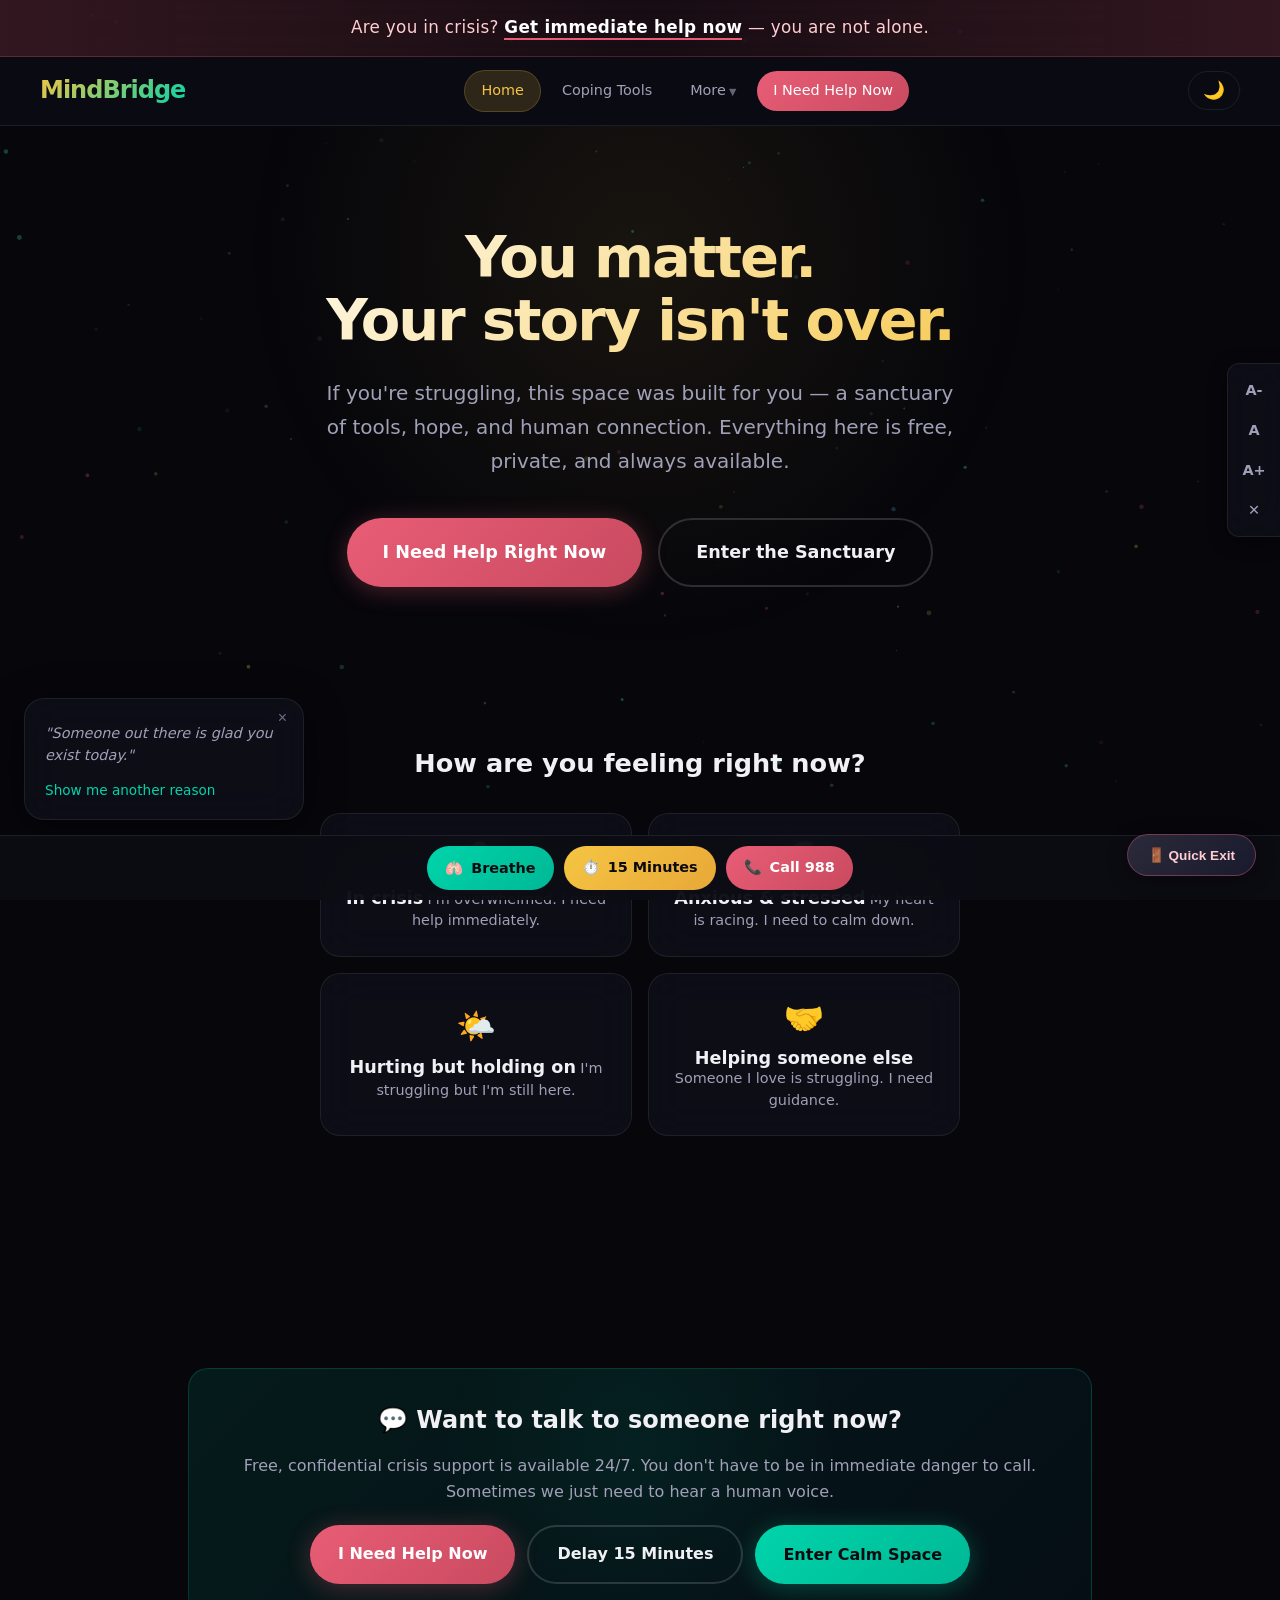
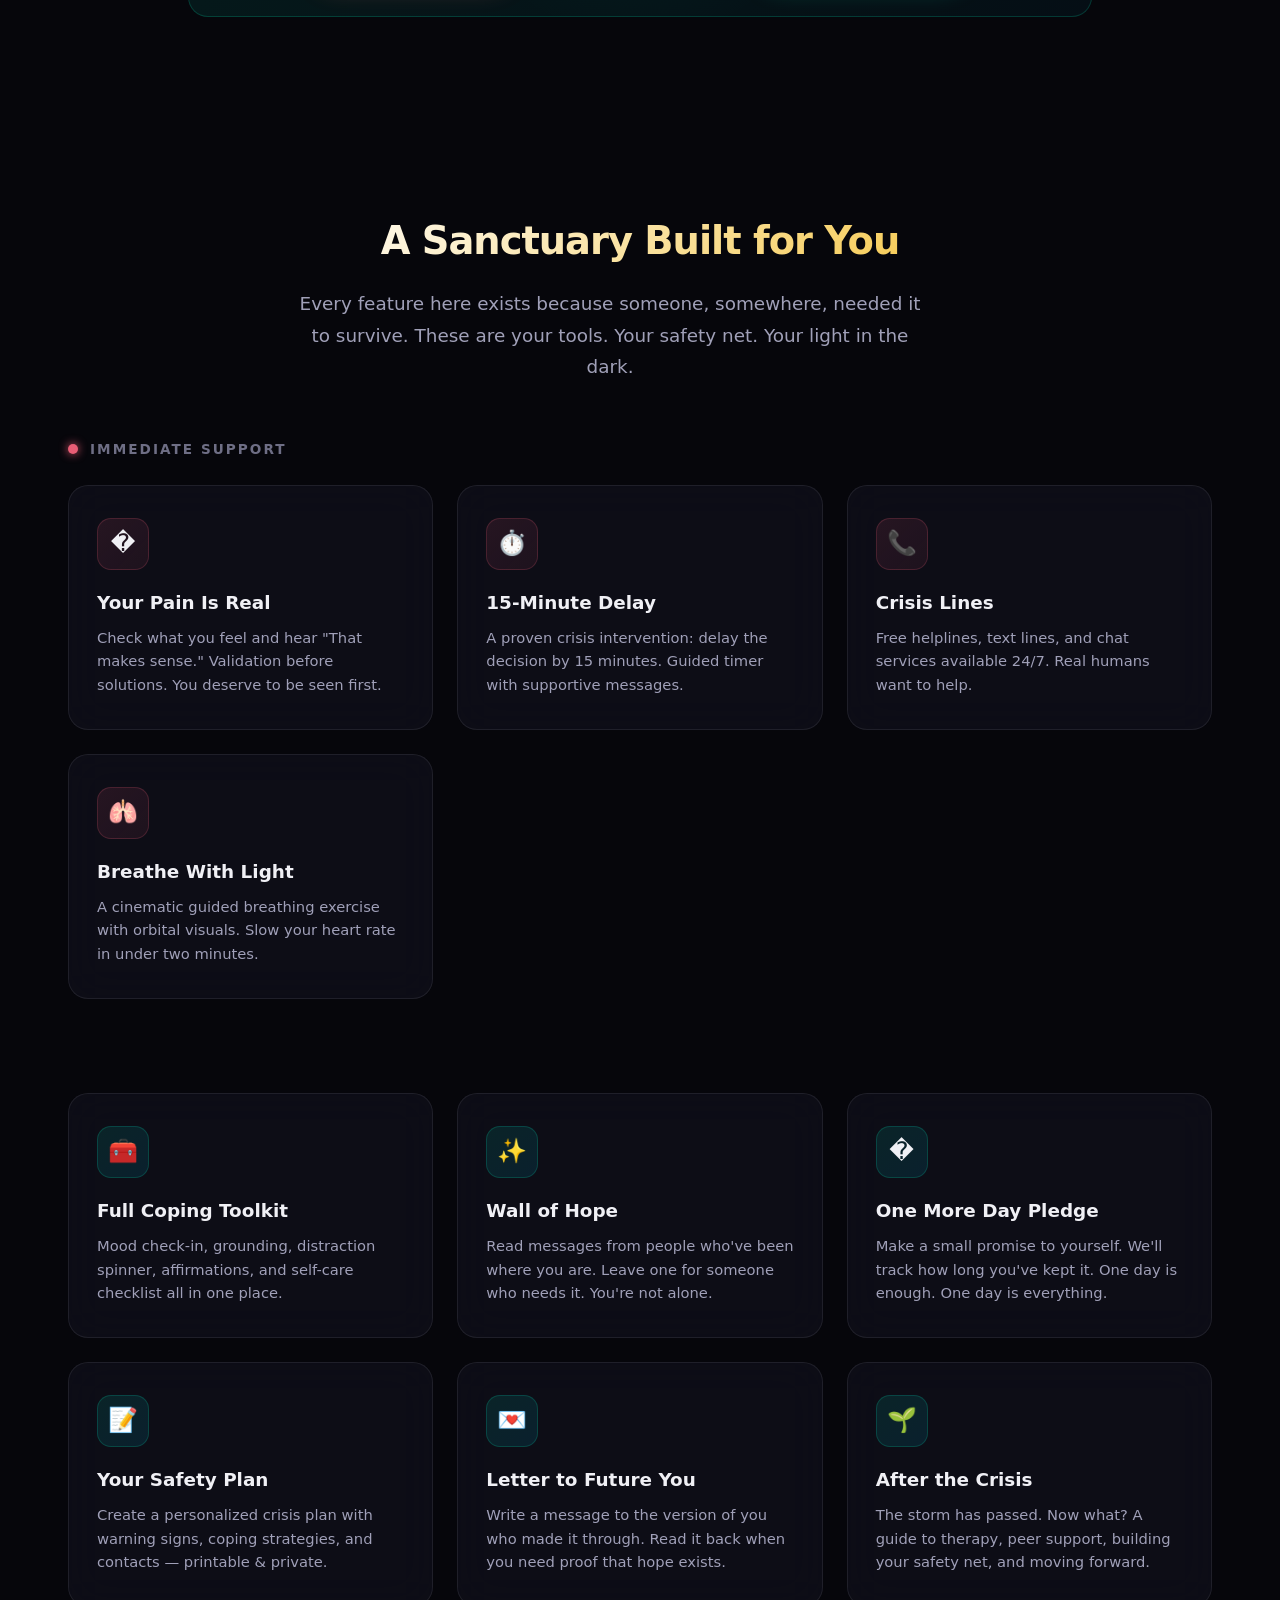
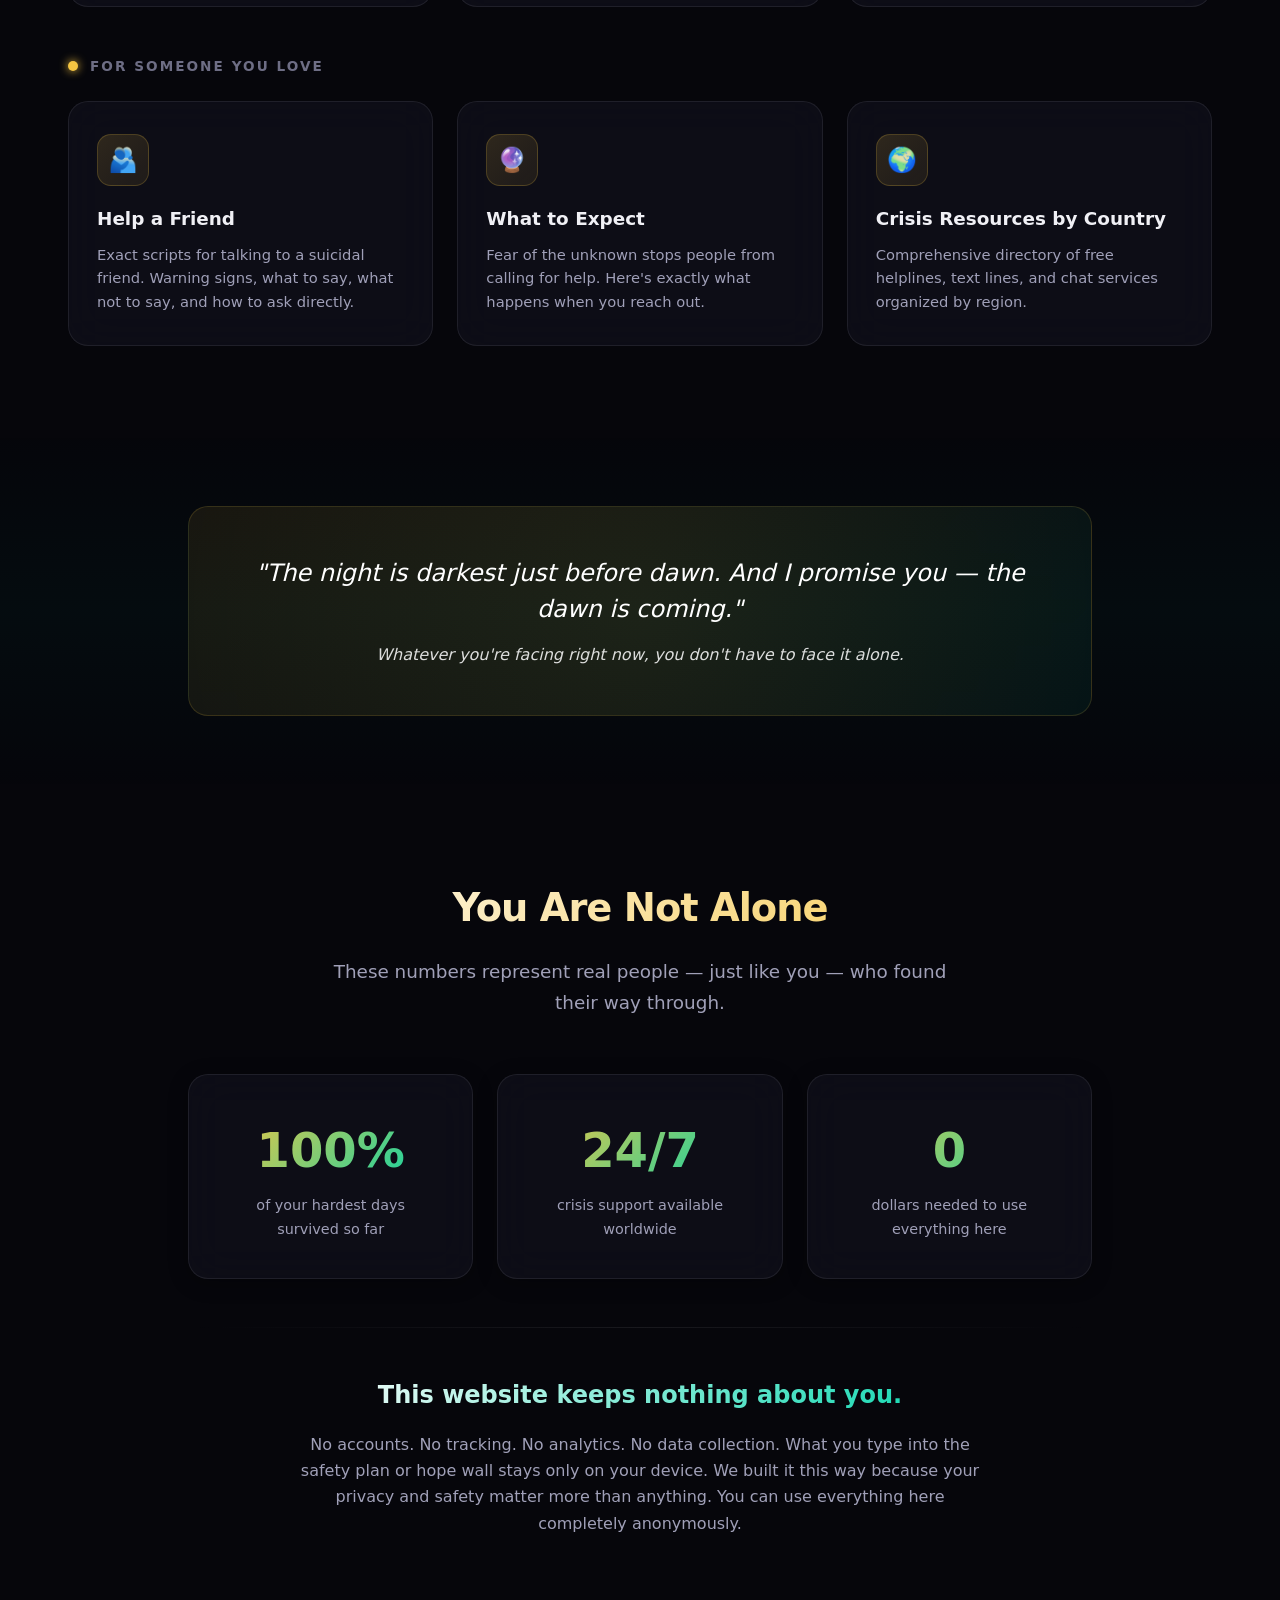
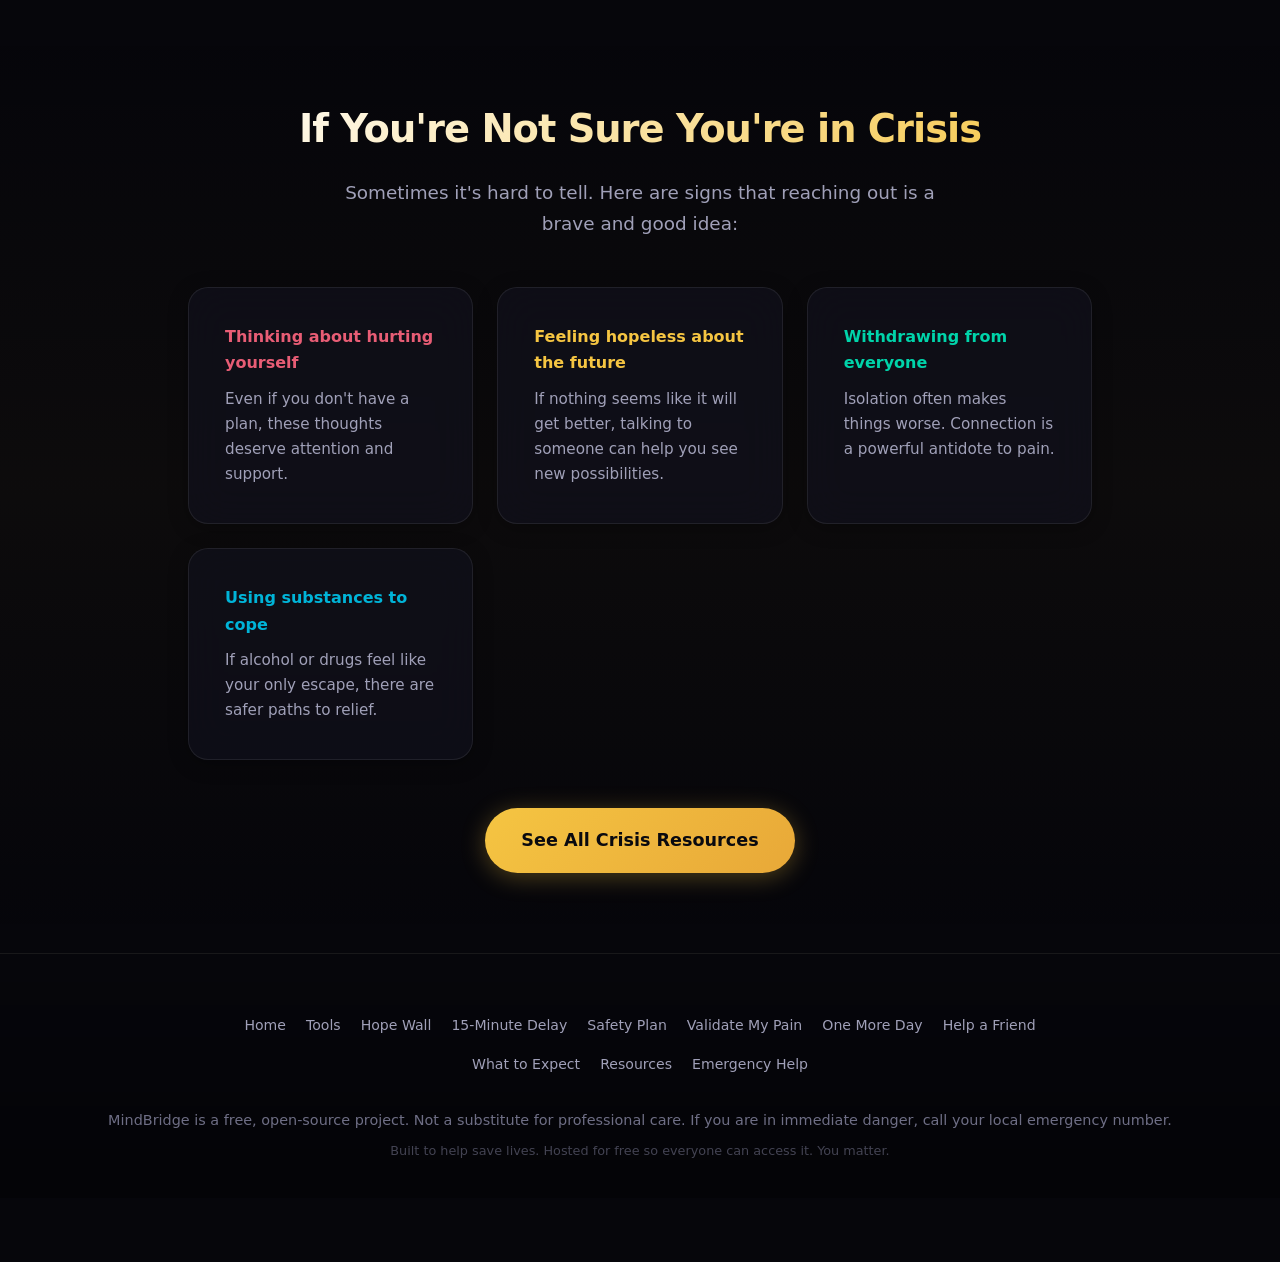
==== index.html @ e6e2d8cf "Major update: PWA, triage flow, theme toggle, crisis bar, hold-on widget, accessibility controls, af" ====
<!DOCTYPE html>
<html lang="en">
<head>
  <meta charset="UTF-8">
  <meta name="viewport" content="width=device-width, initial-scale=1.0">
  <title>MindBridge — You Are Not Alone</title>
  <meta name="description" content="A futuristic, free mental health sanctuary. Interactive tools, crisis resources, and hope — built to save lives.">
  <link rel="stylesheet" href="style.css">
  <link rel="manifest" href="manifest.json">
  <meta name="theme-color" content="#0c0c14" id="themeColorMeta">
</head>
<body>

  <canvas id="particle-canvas"></canvas>

  <div class="urgent-banner" role="alert">
    Are you in crisis? <a href="help-now.html">Get immediate help now</a> — you are not alone.
  </div>

  <nav class="nav">
    <div class="nav-inner">
      <a href="index.html" class="nav-logo">MindBridge</a>
      <ul class="nav-links" id="navLinks">
        <li><a href="index.html" class="active">Home</a></li>
        <li><a href="tools.html">Coping Tools</a></li>
        <li class="nav-dropdown">
          <a href="#" onclick="event.preventDefault()">More</a>
          <ul class="nav-dropdown-menu">
            <li><a href="hope-wall.html">Hope Wall</a></li>
            <li><a href="timer.html">15-Minute Delay</a></li>
            <li><a href="safety-plan.html">Safety Plan</a></li>
            <li><a href="validate.html">Validate My Pain</a></li>
            <li><a href="one-more-day.html">One More Day</a></li>
            <li><a href="help-a-friend.html">Help a Friend</a></li>
            <li><a href="what-to-expect.html">What to Expect</a></li>
            <li><a href="after-care.html">After the Crisis</a></li>
            <li><a href="resources.html">Crisis Resources</a></li>
          </ul>
        </li>
        <li class="nav-urgent"><a href="help-now.html">I Need Help Now</a></li>
      </ul>
      <button class="theme-toggle" aria-label="Toggle theme">🌙</button>
      <button class="mobile-menu-btn" onclick="document.getElementById('navLinks').classList.toggle('open')" aria-label="Menu">☰</button>
    </div>
  </nav>

  <header class="hero">
    <div class="container">
      <h1>You matter.<br>Your story isn't over.</h1>
      <p>If you're struggling, this space was built for you — a sanctuary of tools, hope, and human connection. Everything here is free, private, and always available.</p>
      <div class="hero-actions">
        <a href="help-now.html" class="btn btn-urgent btn-large">I Need Help Right Now</a>
        <a href="tools.html" class="btn btn-outline btn-large">Enter the Sanctuary</a>
      </div>
    </div>
  </header>

  <!-- Intelligent Triage Flow -->
  <section class="section" style="padding-top:40px;">
    <div class="triage-container">
      <div class="triage-question">How are you feeling right now?</div>
      <div class="triage-options">
        <button class="triage-btn" data-target="triage-crisis">
          <span class="triage-emoji">🌩️</span>
          <span class="triage-label">In crisis</span>
          <span class="triage-desc">I'm overwhelmed. I need help immediately.</span>
        </button>
        <button class="triage-btn" data-target="triage-anxious">
          <span class="triage-emoji">🌊</span>
          <span class="triage-label">Anxious &amp; stressed</span>
          <span class="triage-desc">My heart is racing. I need to calm down.</span>
        </button>
        <button class="triage-btn" data-target="triage-holding">
          <span class="triage-emoji">🌤️</span>
          <span class="triage-label">Hurting but holding on</span>
          <span class="triage-desc">I'm struggling but I'm still here.</span>
        </button>
        <button class="triage-btn" data-target="triage-helping">
          <span class="triage-emoji">🤝</span>
          <span class="triage-label">Helping someone else</span>
          <span class="triage-desc">Someone I love is struggling. I need guidance.</span>
        </button>
      </div>

      <div class="triage-result" id="triage-crisis">
        <div class="glass-card">
          <h3 style="color:var(--accent-rose); margin-bottom:12px;">We're right here with you.</h3>
          <p>You don't have to go through this alone. These are the fastest ways to get support:</p>
          <div style="display:flex; gap:12px; justify-content:center; flex-wrap:wrap; margin:20px 0;">
            <a href="tel:988" class="btn btn-urgent">📞 Call 988 Now</a>
            <a href="timer.html" class="btn btn-outline">⏱️ Start 15-Minute Delay</a>
            <button class="btn btn-teal" onclick="if(window.toggleCalmSpace)toggleCalmSpace()">🫁 Breathe</button>
          </div>
          <p style="font-size:0.9rem; color:var(--text-muted);">The people on these lines have talked to thousands of people in your exact situation. They want to help. They won't judge you. <a href="what-to-expect.html">See exactly what happens when you call →</a></p>
        </div>
      </div>

      <div class="triage-result" id="triage-anxious">
        <div class="glass-card">
          <h3 style="color:var(--accent-teal); margin-bottom:12px;">Let's slow things down together.</h3>
          <p>Your body is in survival mode right now. Let's bring it back to safety with these tools:</p>
          <div style="display:flex; gap:12px; justify-content:center; flex-wrap:wrap; margin:20px 0;">
            <a href="tools.html#breathe" class="btn btn-teal">🫁 Guided Breathing</a>
            <a href="tools.html#ground" class="btn btn-outline">🌿 5-4-3-2-1 Grounding</a>
            <a href="timer.html" class="btn btn-primary">⏱️ 15-Minute Timer</a>
          </div>
          <p style="font-size:0.9rem; color:var(--text-muted);">These exercises are backed by science. Even 2 minutes of slow breathing can reset your nervous system. <a href="validate.html">Need validation first? →</a></p>
        </div>
      </div>

      <div class="triage-result" id="triage-holding">
        <div class="glass-card">
          <h3 style="color:var(--accent-warm); margin-bottom:12px;">You're still here. That's everything.</h3>
          <p>You don't have to solve everything today. These small steps can carry you through:</p>
          <div style="display:flex; gap:12px; justify-content:center; flex-wrap:wrap; margin:20px 0;">
            <a href="one-more-day.html" class="btn btn-primary">🕯️ Make a Pledge</a>
            <a href="hope-wall.html" class="btn btn-outline">✨ Read Hope Messages</a>
            <a href="safety-plan.html" class="btn btn-outline">📝 Build Safety Plan</a>
          </div>
          <p style="font-size:0.9rem; color:var(--text-muted);">One more day is enough. One more hour is enough. You're doing better than you think. <a href="validate.html">Your pain is real and valid →</a></p>
        </div>
      </div>

      <div class="triage-result" id="triage-helping">
        <div class="glass-card">
          <h3 style="color:var(--accent-teal); margin-bottom:12px;">You can save a life today.</h3>
          <p>You don't need to be a therapist. You just need to show up. Here's exactly what to do:</p>
          <div style="display:flex; gap:12px; justify-content:center; flex-wrap:wrap; margin:20px 0;">
            <a href="help-a-friend.html" class="btn btn-teal">🫂 Exact Scripts</a>
            <a href="what-to-expect.html" class="btn btn-outline">🔮 What to Expect</a>
            <a href="resources.html" class="btn btn-outline">📞 Crisis Lines</a>
          </div>
          <p style="font-size:0.9rem; color:var(--text-muted);">Asking "Are you thinking about suicide?" does not plant the idea. It shows you care. <a href="help-a-friend.html">Learn the exact words →</a></p>
        </div>
      </div>

      <button class="triage-back">← Back to options</button>
    </div>
  </section>

  <section class="section">
    <div class="container">
      <div class="talk-widget reveal">
        <h3>💬 Want to talk to someone right now?</h3>
        <p>Free, confidential crisis support is available 24/7. You don't have to be in immediate danger to call. Sometimes we just need to hear a human voice.</p>
        <div style="display:flex; gap:12px; justify-content:center; flex-wrap:wrap;">
          <a href="help-now.html" class="btn btn-urgent">I Need Help Now</a>
          <a href="timer.html" class="btn btn-outline">Delay 15 Minutes</a>
          <button class="btn btn-teal" id="openCalmSpace">Enter Calm Space</button>
        </div>
      </div>
    </div>
  </section>

  <section class="section">
    <div class="container-wide">
      <div class="section-header reveal">
        <h2 class="section-title">A Sanctuary Built for You</h2>
        <p class="section-subtitle">Every feature here exists because someone, somewhere, needed it to survive. These are your tools. Your safety net. Your light in the dark.</p>
      </div>

      <!-- Category: Immediate Support -->
      <div class="category-header reveal">
        <span class="cat-dot urgent"></span>
        <h3>Immediate Support</h3>
      </div>
      <div class="card-grid" style="margin-bottom: 48px;">
        <a href="validate.html" class="feature-card cat-urgent reveal">
          <div class="feature-icon">�</div>
          <h3>Your Pain Is Real</h3>
          <p>Check what you feel and hear "That makes sense." Validation before solutions. You deserve to be seen first.</p>
        </a>

        <a href="timer.html" class="feature-card cat-urgent reveal">
          <div class="feature-icon">⏱️</div>
          <h3>15-Minute Delay</h3>
          <p>A proven crisis intervention: delay the decision by 15 minutes. Guided timer with supportive messages.</p>
        </a>

        <a href="help-now.html" class="feature-card cat-urgent reveal">
          <div class="feature-icon">📞</div>
          <h3>Crisis Lines</h3>
          <p>Free helplines, text lines, and chat services available 24/7. Real humans want to help.</p>
        </a>

        <a href="tools.html#breathe" class="feature-card cat-urgent reveal">
          <div class="feature-icon">🫁</div>
          <h3>Breathe With Light</h3>
          <p>A cinematic guided breathing exercise with orbital visuals. Slow your heart rate in under two minutes.</p>
        </a>
      </div>

      <!-- Category: Tools to Carry You Through -->
      <div class="category-header reveal">
        <span class="cat-dot"></span>
        <h3>Tools to Carry You Through</h3>
      </div>
      <div class="card-grid" style="margin-bottom: 48px;">
        <a href="tools.html" class="feature-card reveal">
          <div class="feature-icon">🧰</div>
          <h3>Full Coping Toolkit</h3>
          <p>Mood check-in, grounding, distraction spinner, affirmations, and self-care checklist all in one place.</p>
        </a>

        <a href="hope-wall.html" class="feature-card reveal">
          <div class="feature-icon">✨</div>
          <h3>Wall of Hope</h3>
          <p>Read messages from people who've been where you are. Leave one for someone who needs it. You're not alone.</p>
        </a>

        <a href="one-more-day.html" class="feature-card reveal">
          <div class="feature-icon">�️</div>
          <h3>One More Day Pledge</h3>
          <p>Make a small promise to yourself. We'll track how long you've kept it. One day is enough. One day is everything.</p>
        </a>

        <a href="safety-plan.html" class="feature-card reveal">
          <div class="feature-icon">📝</div>
          <h3>Your Safety Plan</h3>
          <p>Create a personalized crisis plan with warning signs, coping strategies, and contacts — printable & private.</p>
        </a>

        <a href="hope-wall.html#future" class="feature-card reveal">
          <div class="feature-icon">💌</div>
          <h3>Letter to Future You</h3>
          <p>Write a message to the version of you who made it through. Read it back when you need proof that hope exists.</p>
        </a>

        <a href="after-care.html" class="feature-card reveal">
          <div class="feature-icon">🌱</div>
          <h3>After the Crisis</h3>
          <p>The storm has passed. Now what? A guide to therapy, peer support, building your safety net, and moving forward.</p>
        </a>
      </div>

      <!-- Category: For Someone You Love -->
      <div class="category-header reveal">
        <span class="cat-dot warm"></span>
        <h3>For Someone You Love</h3>
      </div>
      <div class="card-grid">
        <a href="help-a-friend.html" class="feature-card cat-warm reveal">
          <div class="feature-icon">🫂</div>
          <h3>Help a Friend</h3>
          <p>Exact scripts for talking to a suicidal friend. Warning signs, what to say, what not to say, and how to ask directly.</p>
        </a>

        <a href="what-to-expect.html" class="feature-card cat-warm reveal">
          <div class="feature-icon">🔮</div>
          <h3>What to Expect</h3>
          <p>Fear of the unknown stops people from calling for help. Here's exactly what happens when you reach out.</p>
        </a>

        <a href="resources.html" class="feature-card cat-warm reveal">
          <div class="feature-icon">🌍</div>
          <h3>Crisis Resources by Country</h3>
          <p>Comprehensive directory of free helplines, text lines, and chat services organized by region.</p>
        </a>
      </div>
    </div>
  </section>

  <section class="section bg-alt">
    <div class="container">
      <div class="quote-block reveal">
        <p>"The night is darkest just before dawn. And I promise you — the dawn is coming."</p>
        <p style="margin-top:16px; font-size:1rem; opacity:0.85;">Whatever you're facing right now, you don't have to face it alone.</p>
      </div>
    </div>
  </section>

  <section class="section">
    <div class="container">
      <div class="text-center reveal" style="margin-bottom:56px;">
        <h2 class="section-title">You Are Not Alone</h2>
        <p class="section-subtitle" style="margin:0 auto;">These numbers represent real people — just like you — who found their way through.</p>
      </div>

      <div class="card-grid" style="text-align:center;">
        <div class="glass-card reveal">
          <div class="stat-number">100%</div>
          <div class="stat-label">of your hardest days survived so far</div>
        </div>
        <div class="glass-card reveal">
          <div class="stat-number">24/7</div>
          <div class="stat-label">crisis support available worldwide</div>
        </div>
        <div class="glass-card reveal">
          <div class="stat-number">0</div>
          <div class="stat-label">dollars needed to use everything here</div>
        </div>
      </div>

      <div class="divider"></div>

      <div class="text-center reveal" style="max-width: 680px; margin: 0 auto;">
        <h3 style="font-size:1.5rem; margin-bottom:16px; background:linear-gradient(135deg,#fff,var(--accent-teal)); -webkit-background-clip:text; -webkit-text-fill-color:transparent; background-clip:text;">This website keeps nothing about you.</h3>
        <p style="color: var(--text-secondary);">
          No accounts. No tracking. No analytics. No data collection. What you type into the safety plan or hope wall stays only on your device.
          We built it this way because your privacy and safety matter more than anything. You can use everything here completely anonymously.
        </p>
      </div>
    </div>
  </section>

  <section class="section bg-warm">
    <div class="container">
      <div class="text-center reveal" style="margin-bottom:48px;">
        <h2 class="section-title">If You're Not Sure You're in Crisis</h2>
        <p class="section-subtitle" style="margin:0 auto;">Sometimes it's hard to tell. Here are signs that reaching out is a brave and good idea:</p>
      </div>

      <div class="card-grid">
        <div class="glass-card reveal">
          <h4 style="margin-bottom:10px; color:var(--accent-rose);">Thinking about hurting yourself</h4>
          <p style="color:var(--text-secondary); font-size:0.95rem;">Even if you don't have a plan, these thoughts deserve attention and support.</p>
        </div>
        <div class="glass-card reveal">
          <h4 style="margin-bottom:10px; color:var(--accent-warm);">Feeling hopeless about the future</h4>
          <p style="color:var(--text-secondary); font-size:0.95rem;">If nothing seems like it will get better, talking to someone can help you see new possibilities.</p>
        </div>
        <div class="glass-card reveal">
          <h4 style="margin-bottom:10px; color:var(--accent-teal);">Withdrawing from everyone</h4>
          <p style="color:var(--text-secondary); font-size:0.95rem;">Isolation often makes things worse. Connection is a powerful antidote to pain.</p>
        </div>
        <div class="glass-card reveal">
          <h4 style="margin-bottom:10px; color:var(--accent-cyan);">Using substances to cope</h4>
          <p style="color:var(--text-secondary); font-size:0.95rem;">If alcohol or drugs feel like your only escape, there are safer paths to relief.</p>
        </div>
      </div>

      <div class="text-center" style="margin-top: 48px;">
        <a href="resources.html" class="btn btn-primary btn-large reveal">See All Crisis Resources</a>
      </div>
    </div>
  </section>

  <div class="calm-space" id="calmSpace">
    <button class="close-btn" id="closeCalmSpace">Close Calm Space</button>
    <div class="calm-orb" id="calmOrb">Breathe</div>
    <p class="calm-text" id="calmText">Breathe in slowly...</p>
  </div>

  <button class="emergency-exit" id="emergencyExit" title="Quickly leave this site">🚪 Quick Exit</button>

  <footer class="footer">
    <div class="footer-links">
      <a href="index.html">Home</a>
      <a href="tools.html">Tools</a>
      <a href="hope-wall.html">Hope Wall</a>
      <a href="timer.html">15-Minute Delay</a>
      <a href="safety-plan.html">Safety Plan</a>
      <a href="validate.html">Validate My Pain</a>
      <a href="one-more-day.html">One More Day</a>
      <a href="help-a-friend.html">Help a Friend</a>
      <a href="what-to-expect.html">What to Expect</a>
      <a href="resources.html">Resources</a>
      <a href="help-now.html">Emergency Help</a>
    </div>
    <p>MindBridge is a free, open-source project. Not a substitute for professional care. If you are in immediate danger, call your local emergency number.</p>
    <p style="margin-top:8px; font-size:0.8rem; opacity:0.6;">Built to help save lives. Hosted for free so everyone can access it. You matter.</p>
  </footer>

  <!-- Crisis Quick-Actions Bar -->
  <div class="crisis-bar">
    <button class="crisis-bar-btn breathe" onclick="if(window.toggleCalmSpace)toggleCalmSpace()">🫁 <span class="label">Breathe</span></button>
    <a href="timer.html" class="crisis-bar-btn delay">⏱️ <span class="label">15 Minutes</span></a>
    <a href="tel:988" class="crisis-bar-btn call">📞 <span class="label">Call 988</span></a>
  </div>

  <!-- Hold On Widget -->
  <div class="hold-on-widget">
    <button class="close-widget" aria-label="Close widget">×</button>
    <div class="streak"></div>
    <div class="hope-snippet"></div>
    <button class="hope-btn">Show me another reason</button>
  </div>

  <!-- Accessibility Controls -->
  <div class="a11y-bar">
    <button class="a11y-btn" data-font="small" title="Small font">A-</button>
    <button class="a11y-btn" data-font="normal" title="Normal font">A</button>
    <button class="a11y-btn" data-font="large" title="Large font">A+</button>
    <button class="a11y-btn" data-motion title="Toggle animations">✕</button>
  </div>

  <script src="app.js"></script>
  <script>
    if ('serviceWorker' in navigator) {
      navigator.serviceWorker.register('sw.js').catch(() => {});
    }
  </script>
</body>
</html>
---- style.css ----
/* ===== MIND BRIDGE — Cinematic Future Theme ===== */
:root {
  --bg-deep: #06060b;
  --bg-surface: #0c0c14;
  --bg-elevated: #12121e;
  --bg-glass: rgba(18, 18, 30, 0.65);
  --border-glass: rgba(255, 255, 255, 0.08);
  --border-glow: rgba(245, 197, 66, 0.25);

  --accent-warm: #f5c542;
  --accent-warm-soft: rgba(245, 197, 66, 0.15);
  --accent-teal: #00d4aa;
  --accent-teal-soft: rgba(0, 212, 170, 0.12);
  --accent-cyan: #00b4d8;
  --accent-cyan-soft: rgba(0, 180, 216, 0.12);
  --accent-rose: #e85d75;
  --accent-rose-soft: rgba(232, 93, 117, 0.12);

  --text-primary: #f0f0f5;
  --text-secondary: #a0a0b8;
  --text-muted: #6e6e85;

  --font-display: 'Segoe UI', system-ui, -apple-system, sans-serif;
  --radius: 20px;
  --radius-sm: 12px;
  --radius-pill: 100px;

  --shadow-sm: 0 4px 20px rgba(0,0,0,0.3);
  --shadow-md: 0 8px 40px rgba(0,0,0,0.4);
  --shadow-glow-warm: 0 0 40px rgba(245, 197, 66, 0.15);
  --shadow-glow-teal: 0 0 40px rgba(0, 212, 170, 0.15);

  --transition-fast: 0.2s cubic-bezier(0.4,0,0.2,1);
  --transition-medium: 0.4s cubic-bezier(0.4,0,0.2,1);
  --transition-slow: 0.8s cubic-bezier(0.4,0,0.2,1);
}

[data-theme="light"] {
  --bg-deep: #f5f0e8;
  --bg-surface: #fffaf2;
  --bg-elevated: #ffffff;
  --bg-glass: rgba(255, 250, 242, 0.85);
  --border-glass: rgba(0, 0, 0, 0.08);
  --border-glow: rgba(200, 150, 40, 0.3);

  --text-primary: #1a1a2e;
  --text-secondary: #4a4a60;
  --text-muted: #7a7a90;

  --shadow-sm: 0 4px 20px rgba(0,0,0,0.08);
  --shadow-md: 0 8px 40px rgba(0,0,0,0.12);
  --shadow-glow-warm: 0 0 40px rgba(245, 197, 66, 0.2);
  --shadow-glow-teal: 0 0 40px rgba(0, 212, 170, 0.2);
}

*, *::before, *::after {
  box-sizing: border-box;
  margin: 0;
  padding: 0;
}

html {
  scroll-behavior: smooth;
}

body {
  font-family: var(--font-display);
  background: var(--bg-deep);
  color: var(--text-primary);
  line-height: 1.65;
  min-height: 100vh;
  overflow-x: hidden;
  -webkit-font-smoothing: antialiased;
}

a {
  color: var(--accent-teal);
  text-decoration: none;
  transition: color var(--transition-fast);
}

a:hover {
  color: var(--accent-warm);
}

img { max-width: 100%; display: block; }

/* ===== Canvas Background ===== */
#particle-canvas {
  position: fixed;
  top: 0; left: 0;
  width: 100%; height: 100%;
  z-index: 0;
  pointer-events: none;
  opacity: 0.5;
}

/* ===== Urgent Banner ===== */
.urgent-banner {
  background: linear-gradient(90deg, rgba(232,93,117,0.2), rgba(232,93,117,0.08), rgba(232,93,117,0.2));
  backdrop-filter: blur(20px);
  border-bottom: 1px solid rgba(232,93,117,0.25);
  color: #ffcdd2;
  text-align: center;
  padding: 14px 24px;
  font-size: 1.05rem;
  font-weight: 500;
  position: sticky;
  top: 0;
  z-index: 1000;
  letter-spacing: 0.3px;
}

.urgent-banner a {
  color: #fff;
  text-decoration: none;
  font-weight: 700;
  border-bottom: 2px solid var(--accent-rose);
  padding-bottom: 1px;
}

/* ===== Navigation ===== */
.nav {
  background: rgba(12,12,20,0.85);
  backdrop-filter: blur(24px);
  border-bottom: 1px solid var(--border-glass);
  padding: 0 32px;
  position: sticky;
  top: 48px;
  z-index: 999;
}

.nav-inner {
  max-width: 1200px;
  margin: 0 auto;
  display: flex;
  align-items: center;
  justify-content: space-between;
  height: 68px;
}

.nav-logo {
  font-size: 1.5rem;
  font-weight: 800;
  background: linear-gradient(135deg, var(--accent-warm), var(--accent-teal));
  -webkit-background-clip: text;
  -webkit-text-fill-color: transparent;
  background-clip: text;
  letter-spacing: -1px;
  white-space: nowrap;
  flex-shrink: 0;
}

.nav-links {
  display: flex;
  align-items: center;
  gap: 4px;
  list-style: none;
}

.nav-links a {
  padding: 8px 16px;
  border-radius: var(--radius-pill);
  font-weight: 500;
  font-size: 0.9rem;
  color: var(--text-secondary);
  transition: all var(--transition-fast);
  border: 1px solid transparent;
  white-space: nowrap;
  display: inline-block;
}

.nav-links a:hover {
  color: var(--text-primary);
  background: rgba(255,255,255,0.06);
  border-color: var(--border-glass);
}

.nav-links a.active {
  color: var(--accent-warm);
  background: var(--accent-warm-soft);
  border-color: rgba(245,197,66,0.2);
}

.nav-links .nav-urgent a {
  background: linear-gradient(135deg, var(--accent-rose), #c94a60);
  color: white;
  border: none;
}
.nav-links .nav-urgent a:hover {
  background: linear-gradient(135deg, #e85d75, #d4556a);
  color: white;
  box-shadow: 0 4px 20px rgba(232,93,117,0.3);
}

/* Dropdown */
.nav-dropdown {
  position: relative;
}

.nav-dropdown > a::after {
  content: ' ▼';
  font-size: 0.6rem;
  opacity: 0.6;
}

.nav-dropdown-menu {
  display: none;
  position: absolute;
  top: calc(100% + 8px);
  right: 0;
  min-width: 220px;
  background: rgba(18,18,30,0.95);
  backdrop-filter: blur(24px);
  border: 1px solid var(--border-glass);
  border-radius: var(--radius-sm);
  padding: 8px;
  list-style: none;
  z-index: 1000;
  box-shadow: var(--shadow-md);
}

.nav-dropdown-menu li a {
  display: block;
  padding: 10px 16px;
  border-radius: var(--radius-sm);
  font-size: 0.9rem;
}

.nav-dropdown:hover .nav-dropdown-menu,
.nav-dropdown:focus-within .nav-dropdown-menu {
  display: block;
}

.mobile-menu-btn {
  display: none;
  background: none;
  border: none;
  font-size: 1.5rem;
  cursor: pointer;
  color: var(--text-primary);
  padding: 8px;
  border-radius: var(--radius-sm);
}

.mobile-menu-btn:hover {
  background: rgba(255,255,255,0.06);
}

/* ===== Buttons ===== */
.btn {
  display: inline-flex;
  align-items: center;
  justify-content: center;
  gap: 10px;
  padding: 14px 28px;
  border-radius: var(--radius-pill);
  border: none;
  font-size: 1rem;
  font-weight: 600;
  font-family: inherit;
  cursor: pointer;
  transition: all var(--transition-fast);
  position: relative;
  overflow: hidden;
  text-decoration: none;
}

.btn::before {
  content: '';
  position: absolute;
  inset: 0;
  background: linear-gradient(135deg, transparent, rgba(255,255,255,0.15), transparent);
  transform: translateX(-100%);
  transition: transform 0.5s;
}

.btn:hover::before {
  transform: translateX(100%);
}

.btn:hover {
  transform: translateY(-2px);
}

.btn:focus-visible {
  outline: 2px solid var(--accent-warm);
  outline-offset: 3px;
}

.btn-primary {
  background: linear-gradient(135deg, var(--accent-warm), #e8a838);
  color: #0a0a0f;
  box-shadow: 0 4px 24px rgba(245,197,66,0.3);
}

.btn-primary:hover {
  box-shadow: 0 8px 40px rgba(245,197,66,0.4);
  transform: translateY(-2px);
}

.btn-urgent {
  background: linear-gradient(135deg, var(--accent-rose), #c94a60);
  color: white;
  box-shadow: 0 4px 24px rgba(232,93,117,0.3);
}

.btn-urgent:hover {
  box-shadow: 0 8px 40px rgba(232,93,117,0.4);
  transform: translateY(-2px);
}

.btn-outline {
  background: transparent;
  border: 2px solid rgba(255,255,255,0.15);
  color: var(--text-primary);
}

.btn-outline:hover {
  border-color: var(--accent-teal);
  color: var(--accent-teal);
  box-shadow: var(--shadow-glow-teal);
  transform: translateY(-2px);
}

.btn-teal {
  background: linear-gradient(135deg, var(--accent-teal), #00b896);
  color: #0a0a0f;
  box-shadow: 0 4px 24px rgba(0,212,170,0.3);
}

.btn-teal:hover {
  box-shadow: 0 8px 40px rgba(0,212,170,0.4);
}

.btn-large {
  padding: 18px 36px;
  font-size: 1.1rem;
  border-radius: var(--radius-pill);
}

/* ===== Layout ===== */
.container {
  max-width: 960px;
  margin: 0 auto;
  padding: 0 28px;
}

.container-wide {
  max-width: 1200px;
  margin: 0 auto;
  padding: 0 28px;
}

/* ===== Hero ===== */
.hero {
  position: relative;
  padding: 100px 0 80px;
  text-align: center;
  overflow: hidden;
}

.hero::before {
  content: '';
  position: absolute;
  top: -50%; left: 50%;
  transform: translateX(-50%);
  width: 800px; height: 800px;
  background: radial-gradient(circle, rgba(245,197,66,0.08) 0%, transparent 70%);
  border-radius: 50%;
  pointer-events: none;
  z-index: 0;
}

.hero .container {
  position: relative;
  z-index: 1;
}

.hero h1 {
  font-size: 3.6rem;
  font-weight: 800;
  line-height: 1.1;
  margin-bottom: 24px;
  background: linear-gradient(135deg, #fff 0%, var(--accent-warm) 100%);
  -webkit-background-clip: text;
  -webkit-text-fill-color: transparent;
  background-clip: text;
  letter-spacing: -2px;
}

.hero p {
  font-size: 1.25rem;
  color: var(--text-secondary);
  max-width: 640px;
  margin: 0 auto 40px;
  line-height: 1.7;
}

.hero-actions {
  display: flex;
  gap: 16px;
  justify-content: center;
  flex-wrap: wrap;
}

/* ===== Glass Cards ===== */
.glass-card {
  background: var(--bg-glass);
  backdrop-filter: blur(20px);
  border: 1px solid var(--border-glass);
  border-radius: var(--radius);
  padding: 36px;
  box-shadow: var(--shadow-sm);
  transition: all var(--transition-medium);
}

.glass-card:hover {
  border-color: var(--border-glow);
  box-shadow: var(--shadow-glow-warm), var(--shadow-md);
  transform: translateY(-4px);
}

.card-grid {
  display: grid;
  grid-template-columns: repeat(auto-fit, minmax(280px, 1fr));
  gap: 24px;
}

.feature-card {
  background: var(--bg-glass);
  backdrop-filter: blur(20px);
  border: 1px solid var(--border-glass);
  border-radius: var(--radius);
  padding: 32px 28px;
  transition: all var(--transition-medium);
  cursor: pointer;
  text-decoration: none;
  color: inherit;
  display: block;
  position: relative;
  overflow: hidden;
}

.feature-card::before {
  content: '';
  position: absolute;
  top: 0; left: 0; right: 0;
  height: 3px;
  background: linear-gradient(90deg, var(--accent-teal), var(--accent-cyan));
  opacity: 0;
  transition: opacity var(--transition-medium);
}

.feature-card:hover::before {
  opacity: 1;
}

.feature-card:hover {
  border-color: rgba(0,212,170,0.25);
  box-shadow: var(--shadow-glow-teal), var(--shadow-md);
  transform: translateY(-6px);
}

.feature-card.cat-urgent::before {
  background: linear-gradient(90deg, var(--accent-rose), #ff7b8a);
}

.feature-card.cat-urgent:hover {
  border-color: rgba(232,93,117,0.25);
  box-shadow: 0 8px 40px rgba(232,93,117,0.15), var(--shadow-md);
}

.feature-card.cat-warm::before {
  background: linear-gradient(90deg, var(--accent-warm), #ffd54f);
}

.feature-card.cat-warm:hover {
  border-color: rgba(245,197,66,0.25);
  box-shadow: var(--shadow-glow-warm), var(--shadow-md);
}

.feature-icon {
  width: 52px;
  height: 52px;
  border-radius: 14px;
  background: linear-gradient(135deg, var(--accent-teal-soft), var(--accent-cyan-soft));
  border: 1px solid rgba(0,212,170,0.2);
  display: flex;
  align-items: center;
  justify-content: center;
  font-size: 1.5rem;
  margin-bottom: 18px;
  transition: transform var(--transition-fast);
}

.feature-card.cat-urgent .feature-icon {
  background: linear-gradient(135deg, var(--accent-rose-soft), rgba(232,93,117,0.08));
  border-color: rgba(232,93,117,0.2);
}

.feature-card.cat-warm .feature-icon {
  background: linear-gradient(135deg, var(--accent-warm-soft), rgba(245,197,66,0.08));
  border-color: rgba(245,197,66,0.2);
}

.feature-card:hover .feature-icon {
  transform: scale(1.1) rotate(-3deg);
}

.feature-card h3 {
  font-size: 1.15rem;
  margin-bottom: 8px;
  color: var(--text-primary);
  font-weight: 600;
}

.feature-card p {
  color: var(--text-secondary);
  font-size: 0.92rem;
  line-height: 1.6;
}

/* Category Section Headers */
.category-header {
  display: flex;
  align-items: center;
  gap: 12px;
  margin-bottom: 24px;
}

.category-header .cat-dot {
  width: 10px;
  height: 10px;
  border-radius: 50%;
  background: var(--accent-teal);
  box-shadow: 0 0 10px var(--accent-teal);
}

.category-header .cat-dot.urgent { background: var(--accent-rose); box-shadow: 0 0 10px var(--accent-rose); }
.category-header .cat-dot.warm { background: var(--accent-warm); box-shadow: 0 0 10px var(--accent-warm); }

.category-header h3 {
  font-size: 0.85rem;
  font-weight: 600;
  text-transform: uppercase;
  letter-spacing: 0.15em;
  color: var(--text-muted);
}

/* ===== Sections ===== */
.section {
  padding: 80px 0;
  position: relative;
  z-index: 1;
}

.section-title {
  font-size: 2.4rem;
  font-weight: 700;
  margin-bottom: 16px;
  background: linear-gradient(135deg, #fff, var(--accent-warm));
  -webkit-background-clip: text;
  -webkit-text-fill-color: transparent;
  background-clip: text;
  letter-spacing: -1px;
}

.section-subtitle {
  color: var(--text-secondary);
  font-size: 1.15rem;
  line-height: 1.7;
  max-width: 640px;
}

.section-header {
  text-align: center;
  max-width: 700px;
  margin: 0 auto 56px;
}

.bg-alt {
  background: linear-gradient(180deg, transparent 0%, rgba(0,212,170,0.03) 50%, transparent 100%);
}

.bg-warm {
  background: linear-gradient(180deg, transparent 0%, rgba(245,197,66,0.03) 50%, transparent 100%);
}

/* ===== Reveal Animations ===== */
.reveal {
  opacity: 0;
  transform: translateY(30px);
  transition: all var(--transition-slow);
}

.reveal.visible {
  opacity: 1;
  transform: translateY(0);
}

/* ===== Glow Quote Block ===== */
.quote-block {
  background: linear-gradient(135deg, rgba(245,197,66,0.08), rgba(0,212,170,0.06));
  border: 1px solid rgba(245,197,66,0.15);
  border-radius: var(--radius);
  padding: 48px 40px;
  text-align: center;
  position: relative;
  overflow: hidden;
}

.quote-block::before {
  content: '';
  position: absolute;
  top: -50%; left: -50%;
  width: 200%; height: 200%;
  background: radial-gradient(circle, rgba(245,197,66,0.06) 0%, transparent 50%);
  animation: pulse-glow 6s ease-in-out infinite;
  pointer-events: none;
}

@keyframes pulse-glow {
  0%, 100% { opacity: 0.5; transform: scale(1); }
  50% { opacity: 1; transform: scale(1.1); }
}

.quote-block p {
  position: relative;
  z-index: 1;
  font-size: 1.5rem;
  font-style: italic;
  line-height: 1.5;
  color: #fff;
}

/* ===== Tool Panels ===== */
.tool-panel {
  background: var(--bg-glass);
  backdrop-filter: blur(20px);
  border: 1px solid var(--border-glass);
  border-radius: var(--radius);
  padding: 48px;
  box-shadow: var(--shadow-sm);
  margin-bottom: 32px;
  text-align: center;
  position: relative;
  overflow: hidden;
}

.tool-panel h3 {
  font-size: 1.5rem;
  margin-bottom: 10px;
  color: var(--text-primary);
  font-weight: 600;
}

.tool-panel > p {
  color: var(--text-secondary);
  margin-bottom: 28px;
}

/* Breathing */
.breathing-container {
  display: flex;
  justify-content: center;
  align-items: center;
  height: 260px;
  position: relative;
}

.breathing-orbit {
  position: absolute;
  width: 220px; height: 220px;
  border-radius: 50%;
  border: 1px solid rgba(0,212,170,0.15);
  animation: orbit-spin 20s linear infinite;
}

.breathing-orbit::before,
.breathing-orbit::after {
  content: '';
  position: absolute;
  border-radius: 50%;
  border: 1px solid rgba(0,212,170,0.1);
}

.breathing-orbit::before { width: 180px; height: 180px; top: 20px; left: 20px; }
.breathing-orbit::after { width: 260px; height: 260px; top: -20px; left: -20px; }

@keyframes orbit-spin {
  from { transform: rotate(0deg); }
  to { transform: rotate(360deg); }
}

.breathing-circle {
  width: 160px; height: 160px;
  border-radius: 50%;
  background: radial-gradient(circle at 30% 30%, rgba(0,212,170,0.3), rgba(0,180,216,0.15));
  border: 2px solid rgba(0,212,170,0.4);
  display: flex;
  align-items: center;
  justify-content: center;
  font-weight: 700;
  font-size: 1.3rem;
  color: var(--accent-teal);
  text-shadow: 0 0 20px rgba(0,212,170,0.4);
  animation: breathe 8s infinite ease-in-out;
  position: relative;
  z-index: 1;
  box-shadow: 0 0 60px rgba(0,212,170,0.15);
}

@keyframes breathe {
  0%, 100% { transform: scale(1); box-shadow: 0 0 30px rgba(0,212,170,0.1); }
  50% { transform: scale(1.35); box-shadow: 0 0 60px rgba(0,212,170,0.3); }
}

.breathing-instruction {
  font-size: 1.1rem;
  color: var(--text-secondary);
  margin-top: 20px;
  min-height: 1.6em;
}

/* Grounding Steps */
.grounding-steps {
  display: grid;
  grid-template-columns: repeat(auto-fit, minmax(150px, 1fr));
  gap: 16px;
  margin-top: 28px;
}

.grounding-step {
  background: var(--bg-elevated);
  border-radius: var(--radius-sm);
  padding: 28px 16px;
  text-align: center;
  border: 1px solid var(--border-glass);
  transition: all var(--transition-fast);
  cursor: pointer;
}

.grounding-step:hover {
  border-color: rgba(0,212,170,0.3);
  box-shadow: var(--shadow-glow-teal);
  transform: translateY(-3px);
}

.grounding-step .number {
  width: 48px; height: 48px;
  border-radius: 50%;
  background: linear-gradient(135deg, var(--accent-teal), var(--accent-cyan));
  color: #0a0a0f;
  display: flex;
  align-items: center;
  justify-content: center;
  font-weight: 800;
  font-size: 1.2rem;
  margin: 0 auto 14px;
  box-shadow: 0 4px 20px rgba(0,212,170,0.3);
}

.grounding-step p {
  font-size: 0.9rem;
  color: var(--text-secondary);
}

/* Checklist */
.checklist {
  list-style: none;
  text-align: left;
  max-width: 420px;
  margin: 28px auto 0;
}

.checklist li {
  padding: 14px 0;
  border-bottom: 1px solid var(--border-glass);
  display: flex;
  align-items: center;
  gap: 14px;
  font-size: 1.05rem;
  cursor: pointer;
  user-select: none;
  color: var(--text-primary);
  transition: color var(--transition-fast);
}

.checklist li::before {
  content: '';
  width: 24px; height: 24px;
  border: 2px solid var(--border-glass);
  border-radius: 8px;
  flex-shrink: 0;
  display: flex;
  align-items: center;
  justify-content: center;
  font-size: 0.85rem;
  color: white;
  transition: all var(--transition-fast);
}

.checklist li.checked {
  color: var(--text-muted);
  text-decoration: line-through;
}

.checklist li.checked::before {
  content: '✓';
  background: var(--accent-teal);
  border-color: var(--accent-teal);
  box-shadow: 0 0 12px rgba(0,212,170,0.4);
}

/* ===== Mood Check-in ===== */
.mood-grid {
  display: grid;
  grid-template-columns: repeat(auto-fit, minmax(100px, 1fr));
  gap: 12px;
  margin-top: 24px;
}

.mood-btn {
  background: var(--bg-elevated);
  border: 1px solid var(--border-glass);
  border-radius: var(--radius-sm);
  padding: 20px 12px;
  font-size: 1.6rem;
  cursor: pointer;
  transition: all var(--transition-fast);
  text-align: center;
}

.mood-btn:hover {
  border-color: rgba(245,197,66,0.3);
  box-shadow: var(--shadow-glow-warm);
  transform: scale(1.05);
}

.mood-btn.selected {
  border-color: var(--accent-warm);
  box-shadow: 0 0 20px rgba(245,197,66,0.3);
  background: var(--accent-warm-soft);
}

.mood-label {
  display: block;
  font-size: 0.8rem;
  color: var(--text-secondary);
  margin-top: 6px;
}

/* ===== Distraction Spinner ===== */
.spinner-wheel {
  width: 280px; height: 280px;
  border-radius: 50%;
  background: conic-gradient(
    var(--accent-teal) 0deg 51deg,
    var(--accent-cyan) 51deg 102deg,
    var(--accent-warm) 102deg 153deg,
    var(--accent-rose) 153deg 204deg,
    var(--accent-teal) 204deg 255deg,
    var(--accent-cyan) 255deg 306deg,
    var(--accent-warm) 306deg 360deg
  );
  margin: 30px auto;
  position: relative;
  box-shadow: 0 0 40px rgba(0,0,0,0.3);
  transition: transform 3s cubic-bezier(0.2, 0.8, 0.3, 1);
}

.spinner-center {
  position: absolute;
  top: 50%; left: 50%;
  transform: translate(-50%, -50%);
  width: 80px; height: 80px;
  border-radius: 50%;
  background: var(--bg-surface);
  border: 2px solid var(--border-glass);
  display: flex;
  align-items: center;
  justify-content: center;
  font-size: 1.5rem;
  z-index: 2;
}

.spinner-result {
  min-height: 2em;
  margin-top: 20px;
  font-size: 1.2rem;
  color: var(--accent-warm);
  font-weight: 600;
}

/* ===== Hope Wall ===== */
.hope-message {
  background: var(--bg-glass);
  backdrop-filter: blur(16px);
  border: 1px solid var(--border-glass);
  border-radius: var(--radius-sm);
  padding: 20px 24px;
  margin-bottom: 12px;
  font-style: italic;
  color: var(--text-secondary);
  transition: all var(--transition-fast);
  position: relative;
  overflow: hidden;
}

.hope-message::before {
  content: '';
  position: absolute;
  left: 0; top: 0; bottom: 0;
  width: 3px;
  background: linear-gradient(180deg, var(--accent-warm), var(--accent-teal));
}

.hope-message:hover {
  border-color: rgba(245,197,66,0.2);
  transform: translateX(4px);
}

.hope-author {
  display: block;
  font-style: normal;
  font-size: 0.8rem;
  color: var(--text-muted);
  margin-top: 8px;
}

/* ===== Future Me Letter ===== */
.letter-area {
  width: 100%;
  min-height: 200px;
  background: var(--bg-elevated);
  border: 1px solid var(--border-glass);
  border-radius: var(--radius-sm);
  padding: 20px;
  color: var(--text-primary);
  font-family: inherit;
  font-size: 1rem;
  resize: vertical;
  margin-bottom: 16px;
}

.letter-area:focus {
  outline: none;
  border-color: var(--accent-teal);
  box-shadow: 0 0 0 3px var(--accent-teal-soft);
}

.saved-letter {
  background: var(--bg-elevated);
  border: 1px solid var(--border-glass);
  border-radius: var(--radius-sm);
  padding: 20px;
  margin-bottom: 12px;
  position: relative;
}

.saved-letter .date {
  font-size: 0.75rem;
  color: var(--text-muted);
  margin-bottom: 8px;
  text-transform: uppercase;
  letter-spacing: 1px;
}

/* ===== Safety Plan Form ===== */
.form-group {
  margin-bottom: 28px;
  text-align: left;
}

.form-group label {
  display: block;
  font-weight: 600;
  margin-bottom: 10px;
  color: var(--text-primary);
  font-size: 1.05rem;
}

.form-group textarea,
.form-group input[type="text"] {
  width: 100%;
  padding: 16px;
  background: var(--bg-elevated);
  border: 1px solid var(--border-glass);
  border-radius: var(--radius-sm);
  font-family: inherit;
  font-size: 1rem;
  color: var(--text-primary);
  resize: vertical;
  min-height: 60px;
  transition: all var(--transition-fast);
}

.form-group textarea:focus,
.form-group input:focus {
  outline: none;
  border-color: var(--accent-teal);
  box-shadow: 0 0 0 3px var(--accent-teal-soft);
}

.form-group textarea { min-height: 120px; }

.form-hint {
  font-size: 0.85rem;
  color: var(--text-muted);
  margin-top: 8px;
}

.safety-plan-preview {
  background: var(--bg-elevated);
  border: 1px solid var(--border-glass);
  border-radius: var(--radius);
  padding: 40px;
  margin-top: 40px;
  display: none;
}

.safety-plan-preview.visible { display: block; }

.plan-section {
  margin-bottom: 24px;
  padding-bottom: 24px;
  border-bottom: 1px solid var(--border-glass);
}

.plan-section:last-child {
  border-bottom: none;
  margin-bottom: 0;
  padding-bottom: 0;
}

.plan-section h4 {
  color: var(--accent-warm);
  margin-bottom: 8px;
  font-size: 1.05rem;
  font-weight: 600;
}

.plan-section p {
  color: var(--text-secondary);
  line-height: 1.7;
}

/* ===== Resources ===== */
.resource-category {
  margin-bottom: 56px;
}

.resource-category h3 {
  font-size: 1.4rem;
  margin-bottom: 20px;
  padding-bottom: 10px;
  border-bottom: 2px solid var(--border-glass);
  display: inline-block;
  color: var(--text-primary);
  font-weight: 600;
}

.resource-card {
  background: var(--bg-glass);
  backdrop-filter: blur(12px);
  border: 1px solid var(--border-glass);
  border-radius: var(--radius-sm);
  padding: 24px;
  margin-bottom: 14px;
  display: flex;
  justify-content: space-between;
  align-items: flex-start;
  gap: 16px;
  transition: all var(--transition-fast);
}

.resource-card:hover {
  border-color: rgba(0,212,170,0.2);
  transform: translateX(4px);
  box-shadow: var(--shadow-glow-teal);
}

.resource-card h4 {
  font-size: 1.1rem;
  margin-bottom: 6px;
  color: var(--text-primary);
}

.resource-card p {
  font-size: 0.9rem;
  color: var(--text-secondary);
}

.resource-meta {
  text-align: right;
  flex-shrink: 0;
}

.resource-meta .phone {
  font-size: 1.1rem;
  font-weight: 700;
  color: var(--accent-teal);
  white-space: nowrap;
}

.resource-meta .phone a {
  color: var(--accent-teal);
}

.resource-meta .phone a:hover {
  color: var(--accent-warm);
}

.resource-meta .availability {
  font-size: 0.8rem;
  color: var(--text-muted);
  display: block;
  margin-top: 4px;
}

/* ===== Help Now Page ===== */
.help-hero {
  background: linear-gradient(135deg, rgba(232,93,117,0.15), rgba(199,74,96,0.05));
  border-bottom: 1px solid rgba(232,93,117,0.15);
  padding: 80px 0;
  text-align: center;
}

.help-hero h1 {
  font-size: 2.6rem;
  font-weight: 700;
  margin-bottom: 16px;
  background: linear-gradient(135deg, #fff, var(--accent-rose));
  -webkit-background-clip: text;
  -webkit-text-fill-color: transparent;
  background-clip: text;
}

.help-hero p {
  font-size: 1.1rem;
  color: var(--text-secondary);
  max-width: 600px;
  margin: 0 auto;
}

.emergency-card {
  background: var(--bg-glass);
  backdrop-filter: blur(16px);
  border-left: 4px solid var(--accent-rose);
  border-radius: 0 var(--radius-sm) var(--radius-sm) 0;
  padding: 32px;
  margin-bottom: 24px;
  box-shadow: var(--shadow-sm);
  transition: all var(--transition-fast);
}

.emergency-card:hover {
  box-shadow: 0 0 30px rgba(232,93,117,0.15);
}

.emergency-card h3 {
  font-size: 1.2rem;
  margin-bottom: 10px;
  color: var(--accent-rose);
  font-weight: 600;
}

.emergency-card .big-number {
  font-size: 1.8rem;
  font-weight: 700;
  color: var(--text-primary);
  display: block;
  margin: 10px 0;
}

.emergency-card p {
  color: var(--text-secondary);
}

/* ===== Affirmation Cards ===== */
.affirmation-card {
  background: var(--bg-glass);
  backdrop-filter: blur(12px);
  border: 1px solid var(--border-glass);
  border-radius: var(--radius);
  padding: 32px;
  text-align: center;
  cursor: pointer;
  transition: all var(--transition-medium);
  min-height: 160px;
  display: flex;
  flex-direction: column;
  align-items: center;
  justify-content: center;
  position: relative;
  overflow: hidden;
}

.affirmation-card:hover {
  border-color: rgba(245,197,66,0.3);
  box-shadow: var(--shadow-glow-warm);
  transform: translateY(-4px);
}

.affirmation-card .reveal {
  color: var(--accent-warm);
  font-weight: 600;
  font-size: 1rem;
  letter-spacing: 1px;
  text-transform: uppercase;
}

.affirmation-card p {
  font-style: italic;
  font-size: 1.15rem;
  color: var(--text-primary);
  line-height: 1.6;
}

.affirmation-card .author {
  font-size: 0.8rem;
  color: var(--text-muted);
  margin-top: 12px;
  font-style: normal;
}

/* ===== Stats / Counter Animation ===== */
.stat-number {
  font-size: 3rem;
  font-weight: 800;
  background: linear-gradient(135deg, var(--accent-warm), var(--accent-teal));
  -webkit-background-clip: text;
  -webkit-text-fill-color: transparent;
  background-clip: text;
}

.stat-label {
  font-size: 0.9rem;
  color: var(--text-secondary);
  margin-top: 4px;
}

/* ===== Reasons to Live Jar ===== */
.reason-jar {
  background: var(--bg-elevated);
  border: 1px solid var(--border-glass);
  border-radius: var(--radius);
  padding: 24px;
  margin-bottom: 12px;
  cursor: pointer;
  transition: all var(--transition-fast);
  text-align: left;
  position: relative;
  overflow: hidden;
}

.reason-jar:hover {
  border-color: rgba(245,197,66,0.3);
  box-shadow: var(--shadow-glow-warm);
  transform: translateX(6px);
}

.reason-jar .emoji {
  font-size: 1.6rem;
  margin-right: 12px;
}

.reason-jar .reason-text {
  color: var(--text-primary);
  font-size: 1.05rem;
}

.reason-jar .reason-category {
  font-size: 0.75rem;
  color: var(--text-muted);
  text-transform: uppercase;
  letter-spacing: 1px;
  margin-top: 6px;
}

/* ===== Pulsing Heartbeat ===== */
.heartbeat {
  animation: heartbeat 1.5s ease-in-out infinite;
}

@keyframes heartbeat {
  0%, 100% { transform: scale(1); }
  15% { transform: scale(1.15); }
  30% { transform: scale(1); }
  45% { transform: scale(1.15); }
}

/* ===== Footer ===== */
.footer {
  background: linear-gradient(180deg, transparent, rgba(0,0,0,0.4));
  border-top: 1px solid var(--border-glass);
  padding: 56px 28px 36px;
  text-align: center;
  color: var(--text-muted);
  font-size: 0.9rem;
}

.footer-links {
  display: flex;
  flex-wrap: wrap;
  justify-content: center;
  gap: 8px 20px;
  margin-bottom: 28px;
  max-width: 900px;
  margin-left: auto;
  margin-right: auto;
}

.footer-links a {
  color: var(--text-secondary);
  font-size: 0.88rem;
  transition: color var(--transition-fast);
  padding: 4px 0;
}

.footer-links a:hover {
  color: var(--accent-warm);
}

/* ===== Focus Visible (Accessibility) ===== */
:focus-visible {
  outline: 2px solid var(--accent-warm);
  outline-offset: 3px;
  border-radius: 4px;
}

a:focus-visible {
  border-radius: var(--radius-pill);
}

.glass-card:focus-visible,
.feature-card:focus-visible {
  outline-offset: 4px;
  border-radius: var(--radius);
}

/* ===== Smooth section transitions ===== */
.section + .section {
  position: relative;
}

/* ===== Utility ===== */
.text-center { text-align: center; }
.mb-2 { margin-bottom: 8px; }
.mb-4 { margin-bottom: 16px; }
.mb-6 { margin-bottom: 24px; }
.mt-6 { margin-top: 24px; }
.hidden { display: none; }

.divider {
  height: 1px;
  background: linear-gradient(90deg, transparent, var(--border-glass), transparent);
  margin: 48px 0;
}

/* ===== Responsive ===== */
@media (max-width: 768px) {
  .nav { padding: 0 20px; }
  .nav-inner { height: 60px; }

  .nav-links {
    display: none;
    position: absolute;
    top: 60px;
    left: 0;
    right: 0;
    background: rgba(12,12,20,0.98);
    backdrop-filter: blur(24px);
    flex-direction: column;
    padding: 16px 20px 24px;
    border-bottom: 1px solid var(--border-glass);
    box-shadow: var(--shadow-md);
    gap: 4px;
    max-height: 70vh;
    overflow-y: auto;
  }

  .nav-links.open { display: flex; }

  .nav-links a {
    padding: 12px 16px;
    border-radius: var(--radius-sm);
    width: 100%;
    text-align: left;
  }

  .nav-dropdown-menu {
    position: static;
    display: block;
    background: transparent;
    border: none;
    box-shadow: none;
    padding: 0 0 0 12px;
    min-width: auto;
  }

  .nav-dropdown > a::after { content: ''; }

  .mobile-menu-btn { display: block; }

  .hero { padding: 50px 0 40px; }
  .hero h1 { font-size: 2.2rem; letter-spacing: -1px; }
  .hero p { font-size: 1rem; }

  .section { padding: 40px 0; }
  .section-title { font-size: 1.7rem; }
  .section-header { margin-bottom: 36px; }

  .card-grid { grid-template-columns: 1fr; gap: 16px; }

  .feature-card { padding: 24px 22px; }

  .resource-card { flex-direction: column; }
  .resource-meta { text-align: left; }

  .grounding-steps { grid-template-columns: 1fr; }

  .spinner-wheel { width: 240px; height: 240px; }

  .talk-widget { padding: 28px 22px; }

  .footer-links {
    display: grid;
    grid-template-columns: repeat(2, 1fr);
    gap: 8px 16px;
    text-align: left;
  }
}

@media (max-width: 480px) {
  .hero h1 { font-size: 1.9rem; }
  .hero-actions { flex-direction: column; align-items: center; }
  .btn { width: 100%; max-width: 320px; }
  .footer-links { grid-template-columns: 1fr; }
}

/* ===== Emergency Exit Button ===== */
.emergency-exit {
  position: fixed;
  bottom: 24px;
  right: 24px;
  z-index: 2000;
  background: linear-gradient(135deg, #2a2a3a, #1a1a2e);
  border: 1px solid rgba(232,93,117,0.4);
  color: #ffcdd2;
  padding: 12px 20px;
  border-radius: var(--radius-pill);
  font-size: 0.85rem;
  font-weight: 600;
  cursor: pointer;
  box-shadow: 0 4px 20px rgba(0,0,0,0.4);
  transition: all var(--transition-fast);
  display: flex;
  align-items: center;
  gap: 8px;
}

.emergency-exit:hover {
  background: linear-gradient(135deg, var(--accent-rose), #c94a60);
  color: white;
  border-color: var(--accent-rose);
  transform: translateY(-2px);
  box-shadow: 0 8px 30px rgba(232,93,117,0.4);
}

/* ===== Talk Now Widget ===== */
.talk-widget {
  background: linear-gradient(135deg, rgba(0,212,170,0.1), rgba(0,180,216,0.05));
  border: 1px solid rgba(0,212,170,0.2);
  border-radius: var(--radius);
  padding: 32px;
  text-align: center;
  margin: 32px 0;
  position: relative;
  overflow: hidden;
}

.talk-widget::before {
  content: '';
  position: absolute;
  top: -50%; left: 50%;
  transform: translateX(-50%);
  width: 400px; height: 400px;
  background: radial-gradient(circle, rgba(0,212,170,0.06) 0%, transparent 70%);
  border-radius: 50%;
  pointer-events: none;
}

.talk-widget h3 {
  font-size: 1.5rem;
  margin-bottom: 12px;
  position: relative;
  z-index: 1;
}

.talk-widget p {
  color: var(--text-secondary);
  margin-bottom: 20px;
  position: relative;
  z-index: 1;
}

/* ===== 15-Minute Timer ===== */
.timer-display {
  font-size: 4rem;
  font-weight: 800;
  font-variant-numeric: tabular-nums;
  background: linear-gradient(135deg, var(--accent-warm), var(--accent-teal));
  -webkit-background-clip: text;
  -webkit-text-fill-color: transparent;
  background-clip: text;
  margin: 24px 0;
  letter-spacing: -2px;
}

.timer-ring {
  width: 240px; height: 240px;
  border-radius: 50%;
  border: 4px solid var(--border-glass);
  margin: 0 auto;
  position: relative;
  display: flex;
  align-items: center;
  justify-content: center;
}

.timer-ring-fill {
  position: absolute;
  top: -4px; left: -4px;
  width: 240px; height: 240px;
  border-radius: 50%;
  border: 4px solid transparent;
  border-top-color: var(--accent-warm);
  border-right-color: var(--accent-teal);
  transition: transform 0.1s linear;
}

.timer-message {
  font-size: 1.1rem;
  color: var(--text-secondary);
  max-width: 480px;
  margin: 0 auto;
  line-height: 1.7;
  min-height: 3em;
}

.timer-activity {
  background: var(--bg-elevated);
  border: 1px solid var(--border-glass);
  border-radius: var(--radius-sm);
  padding: 16px 20px;
  margin: 12px 0;
  text-align: left;
  cursor: pointer;
  transition: all var(--transition-fast);
  display: flex;
  align-items: center;
  gap: 12px;
}

.timer-activity:hover {
  border-color: rgba(0,212,170,0.3);
  transform: translateX(4px);
}

.timer-activity .check {
  width: 20px; height: 20px;
  border-radius: 50%;
  border: 2px solid var(--border-glass);
  flex-shrink: 0;
  display: flex;
  align-items: center;
  justify-content: center;
  font-size: 0.7rem;
  color: transparent;
  transition: all var(--transition-fast);
}

.timer-activity.completed .check {
  background: var(--accent-teal);
  border-color: var(--accent-teal);
  color: #0a0a0f;
}

.timer-activity.completed {
  opacity: 0.6;
}

/* ===== Calm Space / Zen Mode ===== */
.calm-space {
  position: fixed;
  inset: 0;
  background: var(--bg-deep);
  z-index: 3000;
  display: none;
  flex-direction: column;
  align-items: center;
  justify-content: center;
  padding: 40px;
}

.calm-space.active {
  display: flex;
}

.calm-space .close-btn {
  position: absolute;
  top: 24px; right: 24px;
  background: none;
  border: 1px solid var(--border-glass);
  color: var(--text-secondary);
  padding: 10px 18px;
  border-radius: var(--radius-pill);
  cursor: pointer;
  font-family: inherit;
  font-size: 0.9rem;
  transition: all var(--transition-fast);
}

.calm-space .close-btn:hover {
  border-color: var(--accent-rose);
  color: var(--accent-rose);
}

.calm-orb {
  width: 200px; height: 200px;
  border-radius: 50%;
  background: radial-gradient(circle at 35% 35%, rgba(0,212,170,0.4), rgba(0,180,216,0.15));
  border: 2px solid rgba(0,212,170,0.3);
  box-shadow: 0 0 80px rgba(0,212,170,0.2);
  display: flex;
  align-items: center;
  justify-content: center;
  font-size: 1.5rem;
  font-weight: 700;
  color: var(--accent-teal);
  animation: calm-breathe 6s infinite ease-in-out;
  margin-bottom: 40px;
}

@keyframes calm-breathe {
  0%, 100% { transform: scale(1); box-shadow: 0 0 40px rgba(0,212,170,0.15); }
  50% { transform: scale(1.4); box-shadow: 0 0 80px rgba(0,212,170,0.35); }
}

.calm-text {
  font-size: 1.4rem;
  color: var(--text-secondary);
  text-align: center;
  max-width: 500px;
  line-height: 1.7;
  min-height: 2em;
}

/* ===== Interactive Grounding Inputs ===== */
.grounding-input {
  width: 100%;
  background: var(--bg-elevated);
  border: 1px solid var(--border-glass);
  border-radius: var(--radius-sm);
  padding: 12px 14px;
  color: var(--text-primary);
  font-family: inherit;
  font-size: 0.95rem;
  margin-top: 10px;
  transition: all var(--transition-fast);
}

.grounding-input:focus {
  outline: none;
  border-color: var(--accent-teal);
  box-shadow: 0 0 0 3px var(--accent-teal-soft);
}

.grounding-input::placeholder {
  color: var(--text-muted);
}

.grounding-step.completed {
  border-color: var(--accent-teal);
  background: var(--accent-teal-soft);
}

.grounding-step.completed .number {
  background: linear-gradient(135deg, var(--accent-warm), #e8a838) !important;
  box-shadow: 0 4px 20px rgba(245,197,66,0.3);
}

/* ===== Hope jar animation ===== */
@keyframes float-in {
  from { opacity: 0; transform: translateY(20px); }
  to { opacity: 1; transform: translateY(0); }
}

.reason-jar.animate {
  animation: float-in 0.5s ease-out;
}

/* ===== Validate My Pain ===== */
.validate-list {
  display: flex;
  flex-direction: column;
  gap: 16px;
}

.validate-item {
  display: block;
  padding: 18px 20px;
  border: 1px solid var(--border-glass);
  border-radius: var(--radius-md);
  background: var(--card-bg);
  backdrop-filter: blur(12px);
  cursor: pointer;
  transition: all var(--transition-normal);
  position: relative;
}

.validate-item:hover {
  border-color: var(--accent-teal);
  background: rgba(0,255,242,0.04);
}

.validate-item.checked {
  border-color: var(--accent-warm);
  background: rgba(245,197,66,0.06);
}

.validate-check {
  position: absolute;
  opacity: 0;
  width: 0;
  height: 0;
}

.validate-text {
  display: block;
  color: var(--text-primary);
  font-size: 1rem;
  padding-left: 32px;
  position: relative;
}

.validate-text::before {
  content: '';
  position: absolute;
  left: 0;
  top: 2px;
  width: 18px;
  height: 18px;
  border: 2px solid var(--border-glass);
  border-radius: 4px;
  transition: all var(--transition-fast);
}

.validate-item.checked .validate-text::before {
  background: var(--accent-warm);
  border-color: var(--accent-warm);
}

.validate-item.checked .validate-text::after {
  content: '\2713';
  position: absolute;
  left: 4px;
  top: 0;
  font-size: 12px;
  color: var(--bg-primary);
  font-weight: 700;
}

.validate-reply {
  display: none;
  margin-top: 14px;
  padding: 14px 16px;
  border-left: 3px solid var(--accent-warm);
  background: rgba(255,255,255,0.03);
  border-radius: 0 var(--radius-sm) var(--radius-sm) 0;
  color: var(--text-secondary);
  font-size: 0.95rem;
  line-height: 1.6;
}

.validate-item.checked .validate-reply {
  display: block;
}

/* ===== FAQ Accordion ===== */
.faq-item {
  border: 1px solid var(--border-glass);
  border-radius: var(--radius-md);
  background: var(--card-bg);
  backdrop-filter: blur(12px);
  margin-bottom: 16px;
  overflow: hidden;
  transition: all var(--transition-normal);
}

.faq-item:hover {
  border-color: var(--accent-teal);
}

.faq-question {
  padding: 18px 22px;
  color: var(--text-primary);
  font-weight: 600;
  cursor: pointer;
  display: flex;
  justify-content: space-between;
  align-items: center;
  user-select: none;
}

.faq-question::after {
  content: '+';
  font-size: 1.4rem;
  color: var(--accent-teal);
  transition: transform var(--transition-fast);
}

.faq-item.open .faq-question::after {
  content: '\2013';
}

.faq-answer {
  max-height: 0;
  overflow: hidden;
  transition: max-height var(--transition-slow);
}

.faq-item.open .faq-answer {
  max-height: 500px;
}

.faq-answer p {
  padding: 0 22px 18px;
  color: var(--text-secondary);
  line-height: 1.7;
  margin: 0;
}

/* ===== Script Box ===== */
.script-box {
  background: rgba(0,0,0,0.3);
  border: 1px solid var(--border-glass);
  border-radius: var(--radius-md);
  padding: 20px 24px;
  margin-top: 16px;
}

.script-box p {
  color: var(--text-primary);
  font-style: italic;
  line-height: 1.7;
  margin: 0;
}

/* ===== Pledge Streak ===== */
.pledge-streak {
  background: linear-gradient(135deg, rgba(245,197,66,0.08), rgba(0,255,242,0.06));
  border: 1px solid rgba(245,197,66,0.2);
  border-radius: var(--radius-lg);
  padding: 36px 28px;
  backdrop-filter: blur(16px);
}

.streak-number {
  font-size: 4rem;
  font-weight: 800;
  background: linear-gradient(135deg, var(--accent-warm), #fff);
  -webkit-background-clip: text;
  -webkit-text-fill-color: transparent;
  background-clip: text;
  line-height: 1;
}

.streak-label {
  color: var(--text-secondary);
  font-size: 0.95rem;
  margin-top: 8px;
  text-transform: uppercase;
  letter-spacing: 0.1em;
}

.streak-message {
  color: var(--text-primary);
  margin-top: 14px;
  font-size: 1.05rem;
  max-width: 440px;
  margin-left: auto;
  margin-right: auto;
}

.pledge-entry {
  padding: 14px 0;
  border-bottom: 1px solid var(--border-glass);
}

.pledge-entry:last-child {
  border-bottom: none;
}

.pledge-entry em {
  color: var(--text-primary);
  font-style: normal;
}

.pledge-date {
  display: block;
  color: var(--text-muted);
  font-size: 0.8rem;
  margin-top: 6px;
}

/* ===== Checklist ===== */
.checklist {
  list-style: none;
  padding: 0;
  margin: 0;
}

.checklist li {
  padding: 8px 0 8px 28px;
  position: relative;
  color: var(--text-secondary);
  line-height: 1.6;
}

.checklist li::before {
  content: '\2713';
  position: absolute;
  left: 0;
  color: var(--accent-teal);
  font-weight: 700;
}

/* ===== Nav update for more links ===== */
.nav-links li a {
  white-space: nowrap;
}

/* ===== Theme Toggle ===== */
.theme-toggle {
  background: none;
  border: 1px solid var(--border-glass);
  border-radius: var(--radius-pill);
  padding: 8px 14px;
  cursor: pointer;
  color: var(--text-secondary);
  font-size: 1.1rem;
  transition: all var(--transition-fast);
  display: inline-flex;
  align-items: center;
  justify-content: center;
}

.theme-toggle:hover {
  color: var(--accent-warm);
  border-color: var(--accent-warm);
  background: var(--accent-warm-soft);
}

/* ===== Crisis Quick-Actions Bar ===== */
.crisis-bar {
  position: fixed;
  bottom: 0;
  left: 0;
  right: 0;
  z-index: 998;
  background: rgba(12, 12, 20, 0.92);
  backdrop-filter: blur(24px);
  border-top: 1px solid var(--border-glass);
  padding: 10px 16px;
  display: flex;
  justify-content: center;
  gap: 10px;
  flex-wrap: wrap;
}

[data-theme="light"] .crisis-bar {
  background: rgba(255, 250, 242, 0.92);
}

.crisis-bar-btn {
  display: inline-flex;
  align-items: center;
  gap: 8px;
  padding: 10px 18px;
  border-radius: var(--radius-pill);
  font-size: 0.9rem;
  font-weight: 600;
  text-decoration: none;
  border: none;
  cursor: pointer;
  transition: all var(--transition-fast);
  font-family: inherit;
}

.crisis-bar-btn.breathe {
  background: linear-gradient(135deg, var(--accent-teal), #00b896);
  color: #0a0a0f;
}

.crisis-bar-btn.delay {
  background: linear-gradient(135deg, var(--accent-warm), #e8a838);
  color: #0a0a0f;
}

.crisis-bar-btn.call {
  background: linear-gradient(135deg, var(--accent-rose), #c94a60);
  color: white;
}

.crisis-bar-btn:hover {
  transform: translateY(-2px);
  box-shadow: var(--shadow-md);
}

/* Add bottom padding to body to account for crisis bar */
body { padding-bottom: 64px; }

/* ===== Triage Flow ===== */
.triage-container {
  max-width: 720px;
  margin: 0 auto;
  text-align: center;
  padding: 40px 24px;
}

.triage-question {
  font-size: 1.6rem;
  font-weight: 700;
  margin-bottom: 32px;
  color: var(--text-primary);
  line-height: 1.3;
}

.triage-options {
  display: grid;
  grid-template-columns: repeat(auto-fit, minmax(220px, 1fr));
  gap: 16px;
  max-width: 640px;
  margin: 0 auto;
}

.triage-btn {
  background: var(--bg-glass);
  backdrop-filter: blur(20px);
  border: 1px solid var(--border-glass);
  border-radius: var(--radius);
  padding: 24px 20px;
  cursor: pointer;
  transition: all var(--transition-medium);
  text-align: center;
  color: inherit;
  font-family: inherit;
}

.triage-btn:hover {
  border-color: var(--border-glow);
  transform: translateY(-4px);
  box-shadow: var(--shadow-md);
}

.triage-btn .triage-emoji {
  font-size: 2rem;
  margin-bottom: 12px;
  display: block;
}

.triage-btn .triage-label {
  font-size: 1.1rem;
  font-weight: 600;
  color: var(--text-primary);
  margin-bottom: 6px;
}

.triage-btn .triage-desc {
  font-size: 0.9rem;
  color: var(--text-secondary);
  line-height: 1.5;
}

.triage-result {
  display: none;
  animation: fadeIn 0.5s ease;
}

.triage-result.active {
  display: block;
}

@keyframes fadeIn {
  from { opacity: 0; transform: translateY(20px); }
  to { opacity: 1; transform: translateY(0); }
}

.triage-back {
  margin-top: 24px;
  background: none;
  border: 1px solid var(--border-glass);
  border-radius: var(--radius-pill);
  padding: 10px 24px;
  color: var(--text-secondary);
  cursor: pointer;
  font-family: inherit;
  transition: all var(--transition-fast);
}

.triage-back:hover {
  border-color: var(--accent-teal);
  color: var(--accent-teal);
}

/* ===== Hold On Widget ===== */
.hold-on-widget {
  position: fixed;
  bottom: 80px;
  left: 24px;
  z-index: 997;
  background: var(--bg-glass);
  backdrop-filter: blur(20px);
  border: 1px solid var(--border-glass);
  border-radius: var(--radius);
  padding: 16px 20px;
  max-width: 280px;
  box-shadow: var(--shadow-md);
  transition: all var(--transition-medium);
}

.hold-on-widget.hidden {
  display: none;
}

.hold-on-widget .streak {
  font-size: 0.85rem;
  color: var(--accent-warm);
  font-weight: 600;
  margin-bottom: 8px;
}

.hold-on-widget .hope-snippet {
  font-size: 0.9rem;
  color: var(--text-secondary);
  line-height: 1.5;
  margin-bottom: 10px;
  font-style: italic;
}

.hold-on-widget .hope-btn {
  font-size: 0.85rem;
  color: var(--accent-teal);
  background: none;
  border: none;
  cursor: pointer;
  padding: 0;
  font-family: inherit;
  font-weight: 500;
}

.hold-on-widget .hope-btn:hover {
  text-decoration: underline;
}

.hold-on-widget .close-widget {
  position: absolute;
  top: 8px;
  right: 10px;
  background: none;
  border: none;
  color: var(--text-muted);
  cursor: pointer;
  font-size: 1rem;
  padding: 2px 6px;
}

/* ===== Accessibility Controls ===== */
.a11y-bar {
  position: fixed;
  top: 50%;
  right: 0;
  transform: translateY(-50%);
  z-index: 997;
  display: flex;
  flex-direction: column;
  gap: 4px;
  background: var(--bg-glass);
  backdrop-filter: blur(20px);
  border: 1px solid var(--border-glass);
  border-right: none;
  border-radius: var(--radius-sm) 0 0 var(--radius-sm);
  padding: 8px;
  box-shadow: var(--shadow-sm);
}

.a11y-btn {
  width: 36px;
  height: 36px;
  border-radius: var(--radius-sm);
  border: 1px solid transparent;
  background: none;
  color: var(--text-secondary);
  cursor: pointer;
  display: flex;
  align-items: center;
  justify-content: center;
  font-size: 0.9rem;
  font-weight: 600;
  transition: all var(--transition-fast);
  font-family: inherit;
}

.a11y-btn:hover {
  background: rgba(255,255,255,0.05);
  color: var(--text-primary);
}

.a11y-btn.active {
  background: var(--accent-teal-soft);
  color: var(--accent-teal);
  border-color: rgba(0,212,170,0.2);
}

/* Font size classes */
body.font-small { font-size: 90%; }
body.font-large { font-size: 110%; }
body.font-xlarge { font-size: 125%; }

/* Reduced motion */
body.reduced-motion .reveal { opacity: 1; transform: none; transition: none; }
body.reduced-motion .breathing-orbit { animation: none; }
body.reduced-motion .breathing-circle { animation: none; }
body.reduced-motion .quote-block::before { animation: none; }
body.reduced-motion * { transition-duration: 0.05s !important; animation-duration: 0.05s !important; }

/* Light theme specific overrides */
[data-theme="light"] .urgent-banner {
  background: linear-gradient(90deg, rgba(232,93,117,0.15), rgba(232,93,117,0.05), rgba(232,93,117,0.15));
}

[data-theme="light"] .nav {
  background: rgba(255, 250, 242, 0.9);
}

[data-theme="light"] .hero::before {
  background: radial-gradient(circle, rgba(245,197,66,0.12) 0%, transparent 70%);
}

[data-theme="light"] .nav-dropdown-menu {
  background: rgba(255, 250, 242, 0.98);
}

[data-theme="light"] .quote-block::before {
  background: radial-gradient(circle, rgba(245,197,66,0.08) 0%, transparent 50%);
}

/* ===== After-Care Page ===== */
.after-care-card {
  background: var(--bg-glass);
  backdrop-filter: blur(20px);
  border: 1px solid var(--border-glass);
  border-radius: var(--radius);
  padding: 32px;
  margin-bottom: 24px;
  transition: all var(--transition-medium);
}

.after-care-card:hover {
  border-color: var(--border-glow);
  box-shadow: var(--shadow-md);
  transform: translateY(-2px);
}

.after-care-card h3 {
  font-size: 1.2rem;
  margin-bottom: 12px;
  color: var(--text-primary);
}

.after-care-card p {
  color: var(--text-secondary);
  line-height: 1.7;
  margin-bottom: 16px;
}

.after-care-card .step-list {
  list-style: none;
  padding: 0;
}

.after-care-card .step-list li {
  padding: 10px 0 10px 32px;
  position: relative;
  color: var(--text-secondary);
  border-bottom: 1px solid var(--border-glass);
}

.after-care-card .step-list li:last-child {
  border-bottom: none;
}

.after-care-card .step-list li::before {
  content: attr(data-step);
  position: absolute;
  left: 0;
  top: 10px;
  width: 22px;
  height: 22px;
  border-radius: 50%;
  background: var(--accent-teal-soft);
  color: var(--accent-teal);
  font-size: 0.75rem;
  font-weight: 700;
  display: flex;
  align-items: center;
  justify-content: center;
}

/* Hide a11y bar and hold-on on mobile */
@media (max-width: 768px) {
  .a11y-bar { display: none; }
  .hold-on-widget { left: 12px; bottom: 76px; max-width: 220px; }
  .crisis-bar { padding: 8px 12px; gap: 6px; }
  .crisis-bar-btn { padding: 8px 14px; font-size: 0.85rem; }
  body { padding-bottom: 58px; }
}

@media (max-width: 480px) {
  .crisis-bar-btn .label { display: none; }
  .crisis-bar-btn { padding: 10px 14px; }
  .triage-options { grid-template-columns: 1fr; }
  .triage-question { font-size: 1.3rem; }
  .hold-on-widget { display: none; }
}
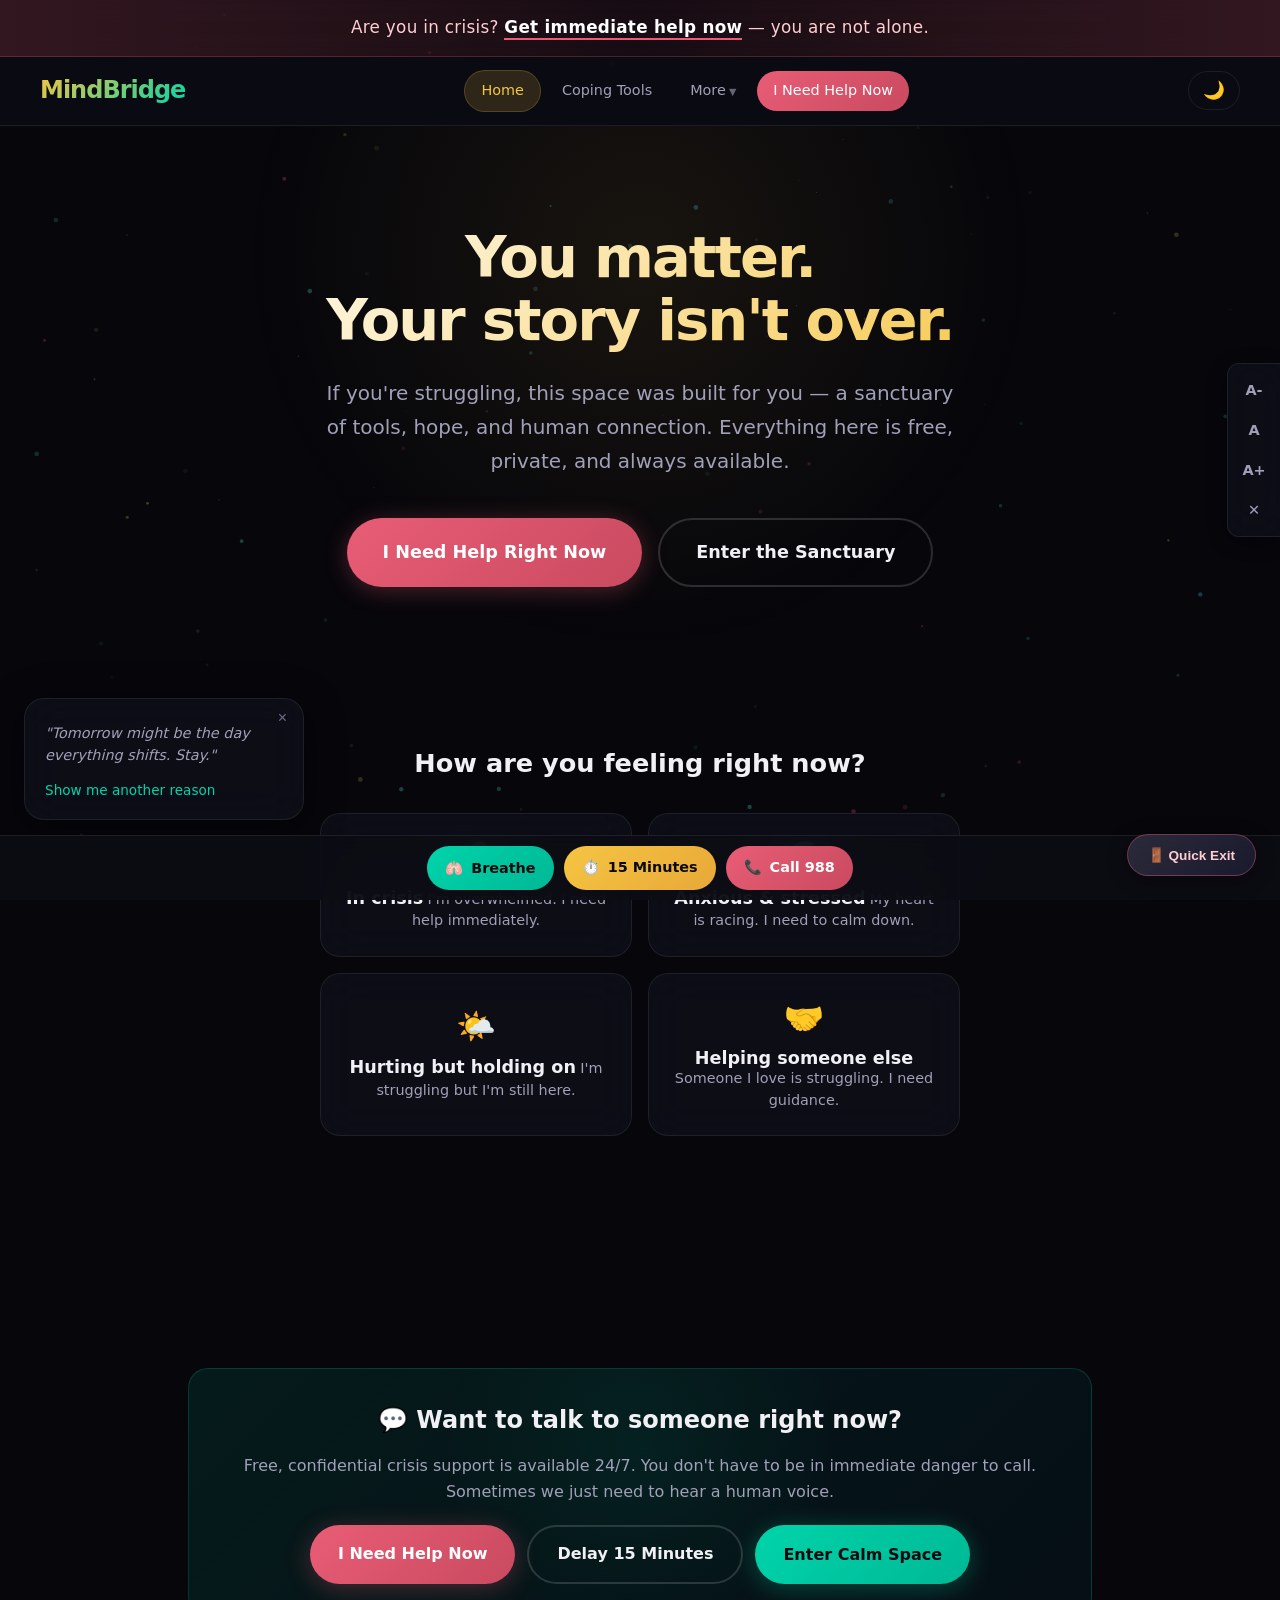
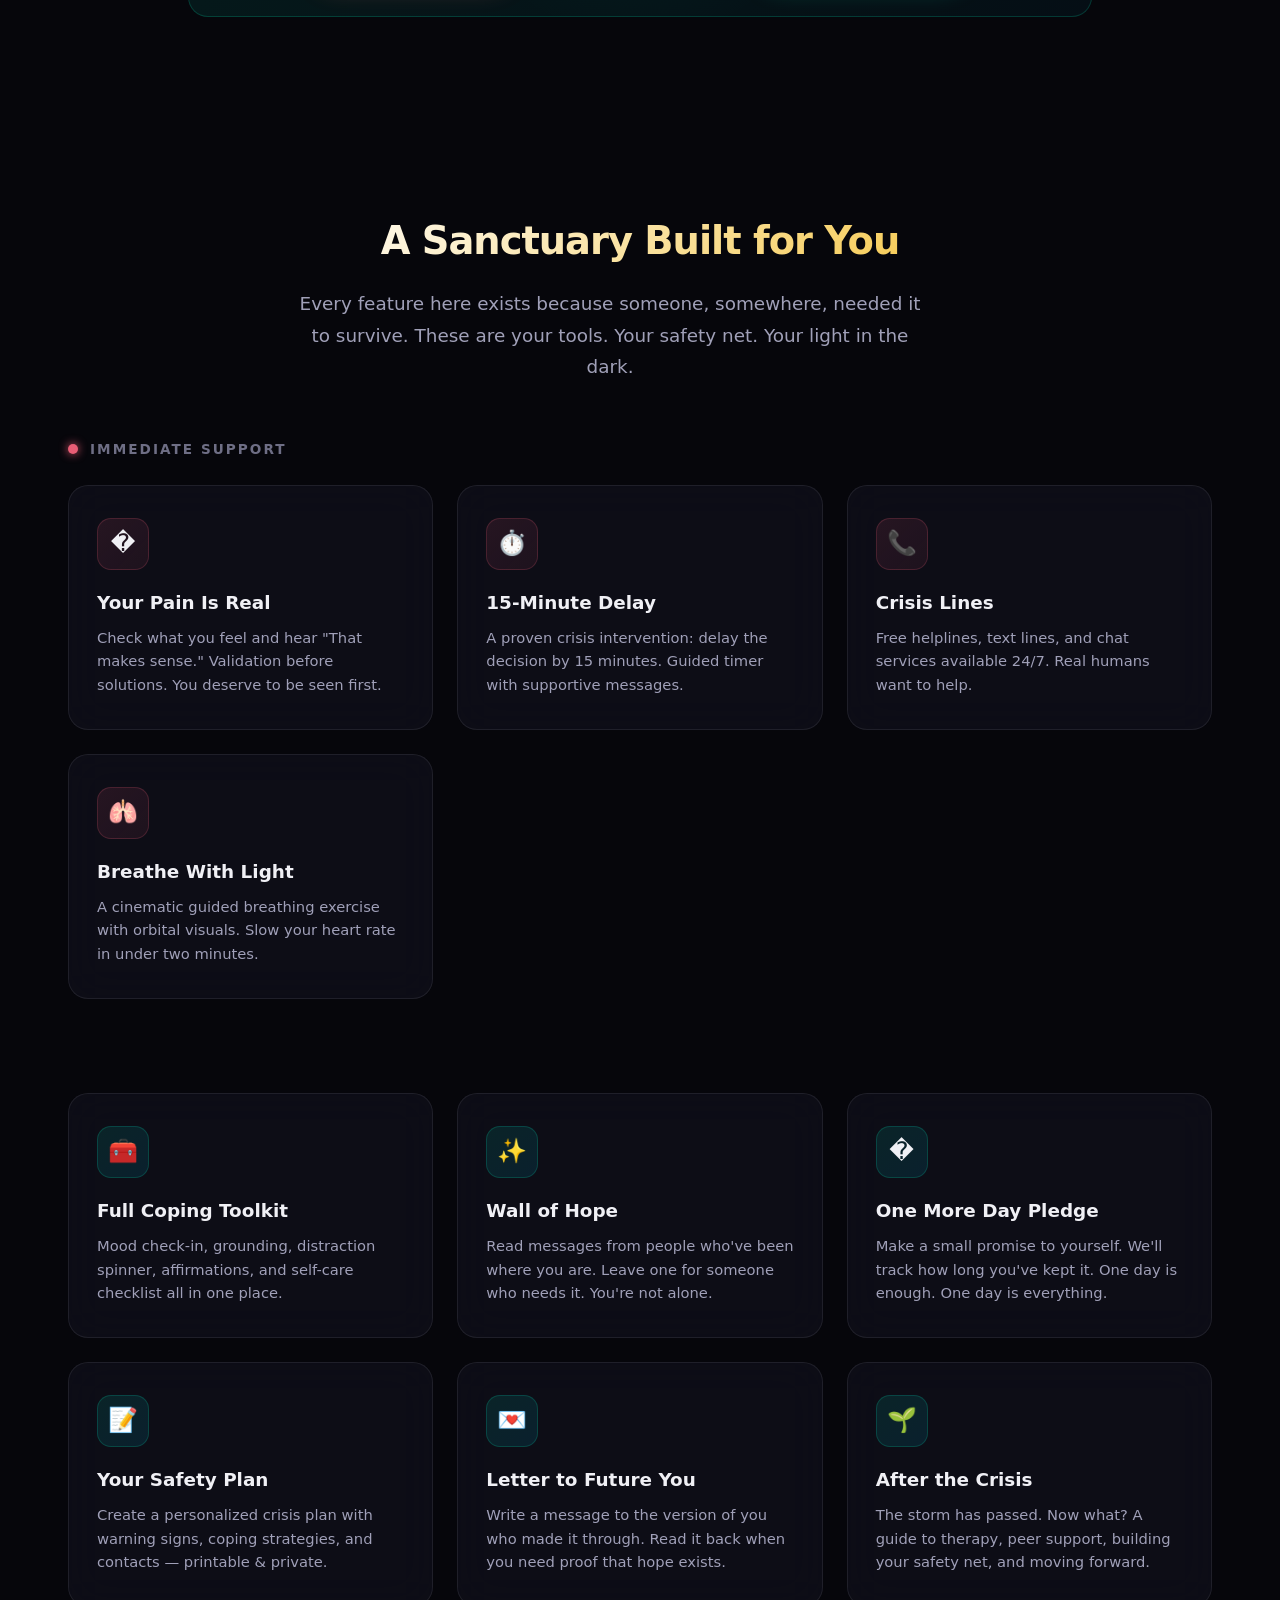
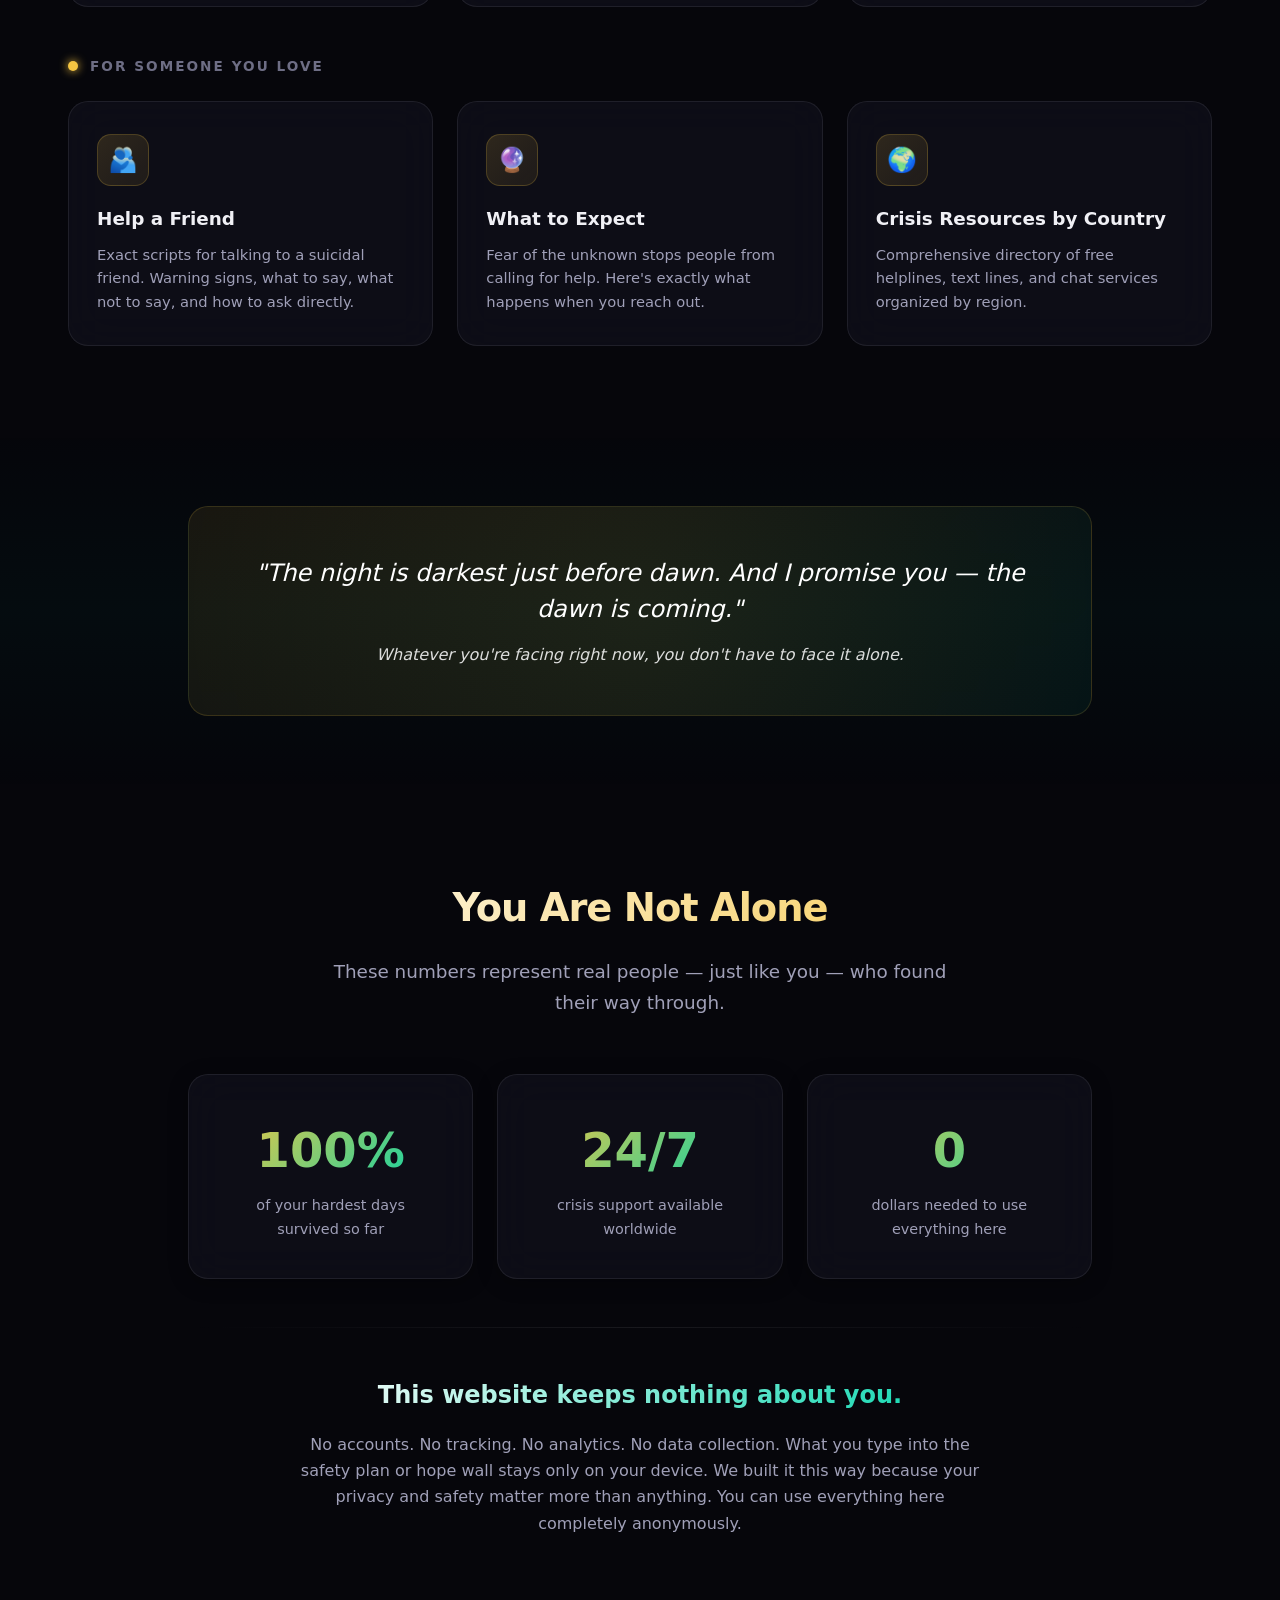
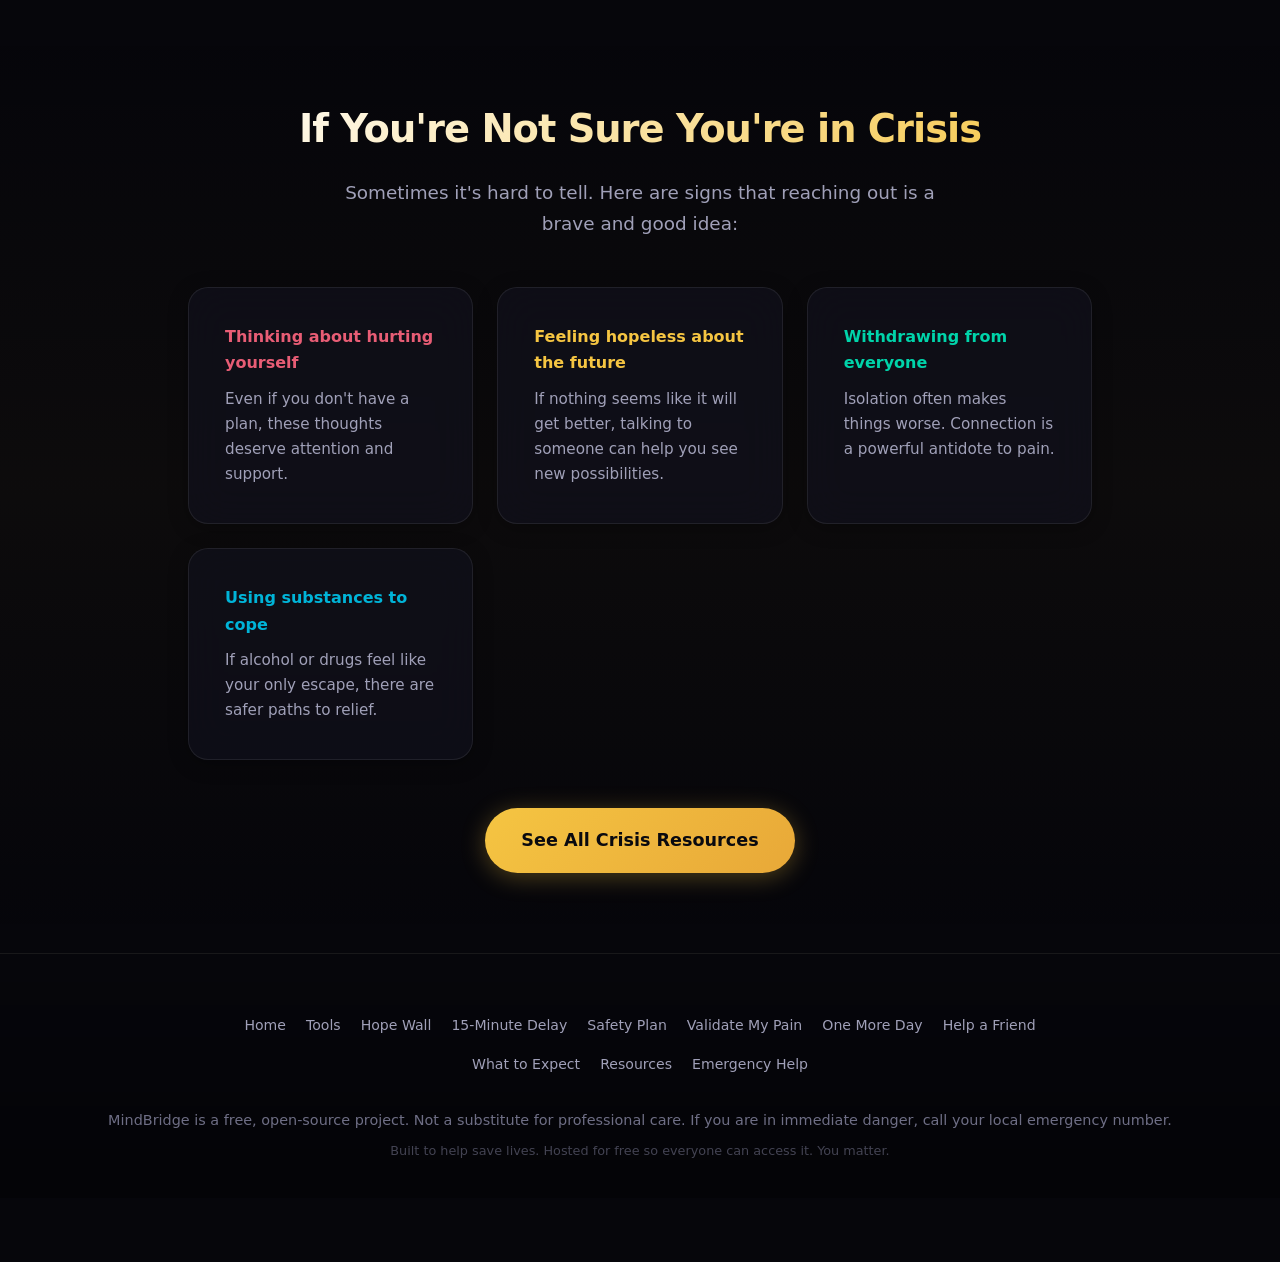
==== commit db5f23c4: "Add country-based crisis number detection: auto-detects user location and swaps Call 988 for local h" ====
--- a/index.html
+++ b/index.html
@@ -87,7 +87,7 @@
           <h3 style="color:var(--accent-rose); margin-bottom:12px;">We're right here with you.</h3>
           <p>You don't have to go through this alone. These are the fastest ways to get support:</p>
           <div style="display:flex; gap:12px; justify-content:center; flex-wrap:wrap; margin:20px 0;">
-            <a href="tel:988" class="btn btn-urgent">📞 Call 988 Now</a>
+            <a href="tel:988" class="btn btn-urgent" data-crisis-cta>📞 Call 988 Now</a>
             <a href="timer.html" class="btn btn-outline">⏱️ Start 15-Minute Delay</a>
             <button class="btn btn-teal" onclick="if(window.toggleCalmSpace)toggleCalmSpace()">🫁 Breathe</button>
           </div>
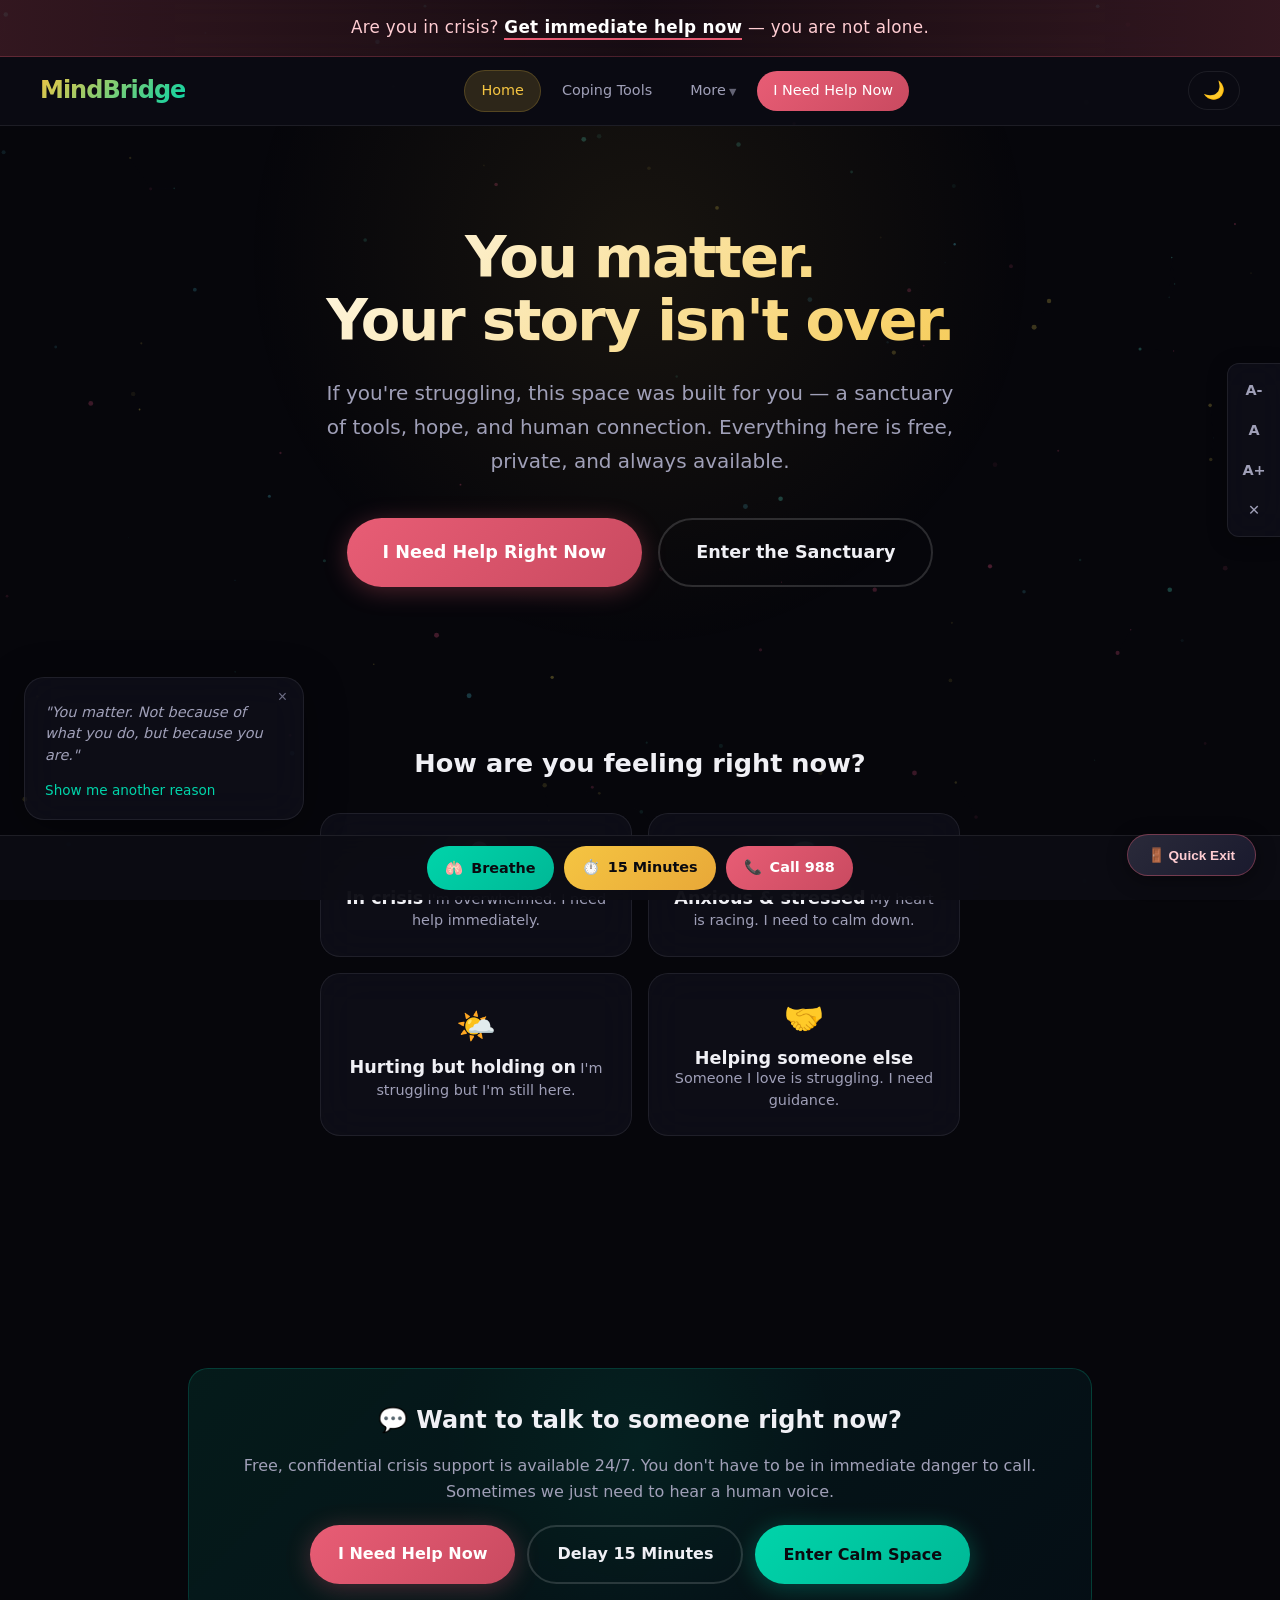
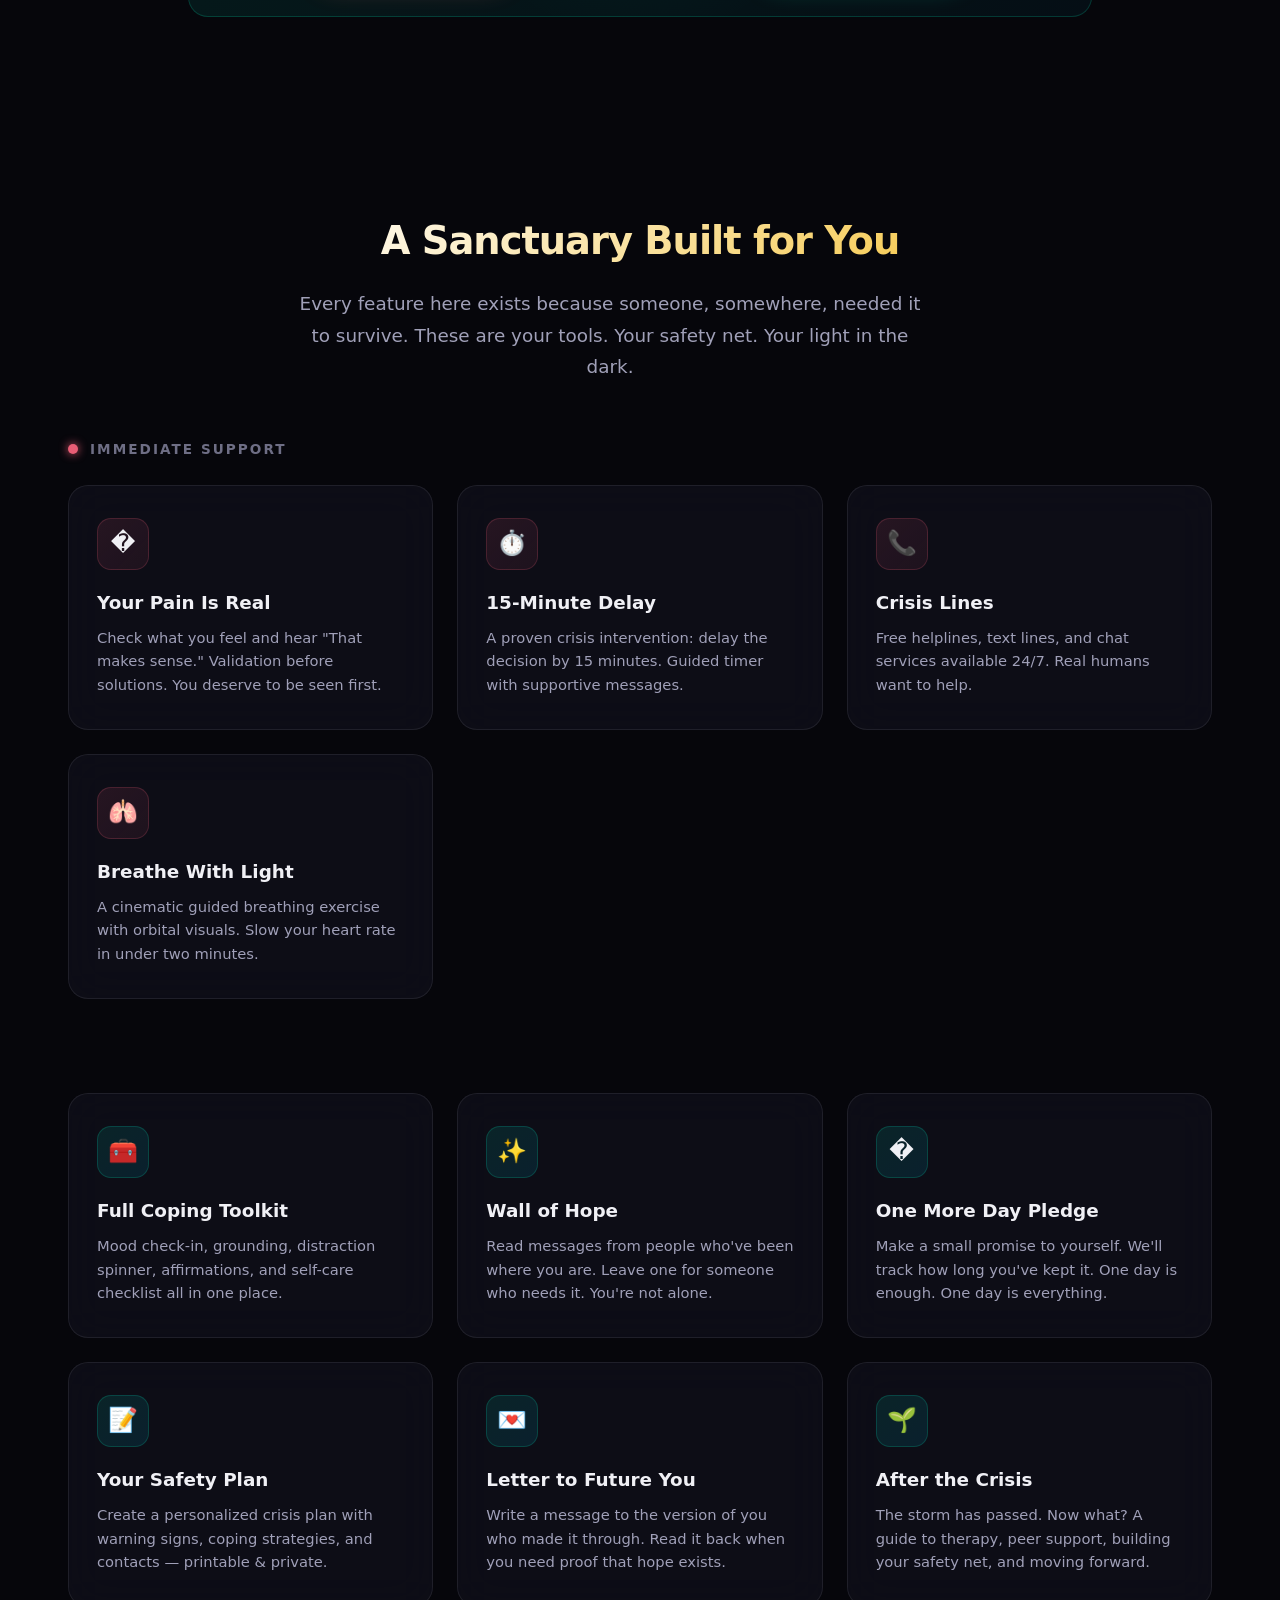
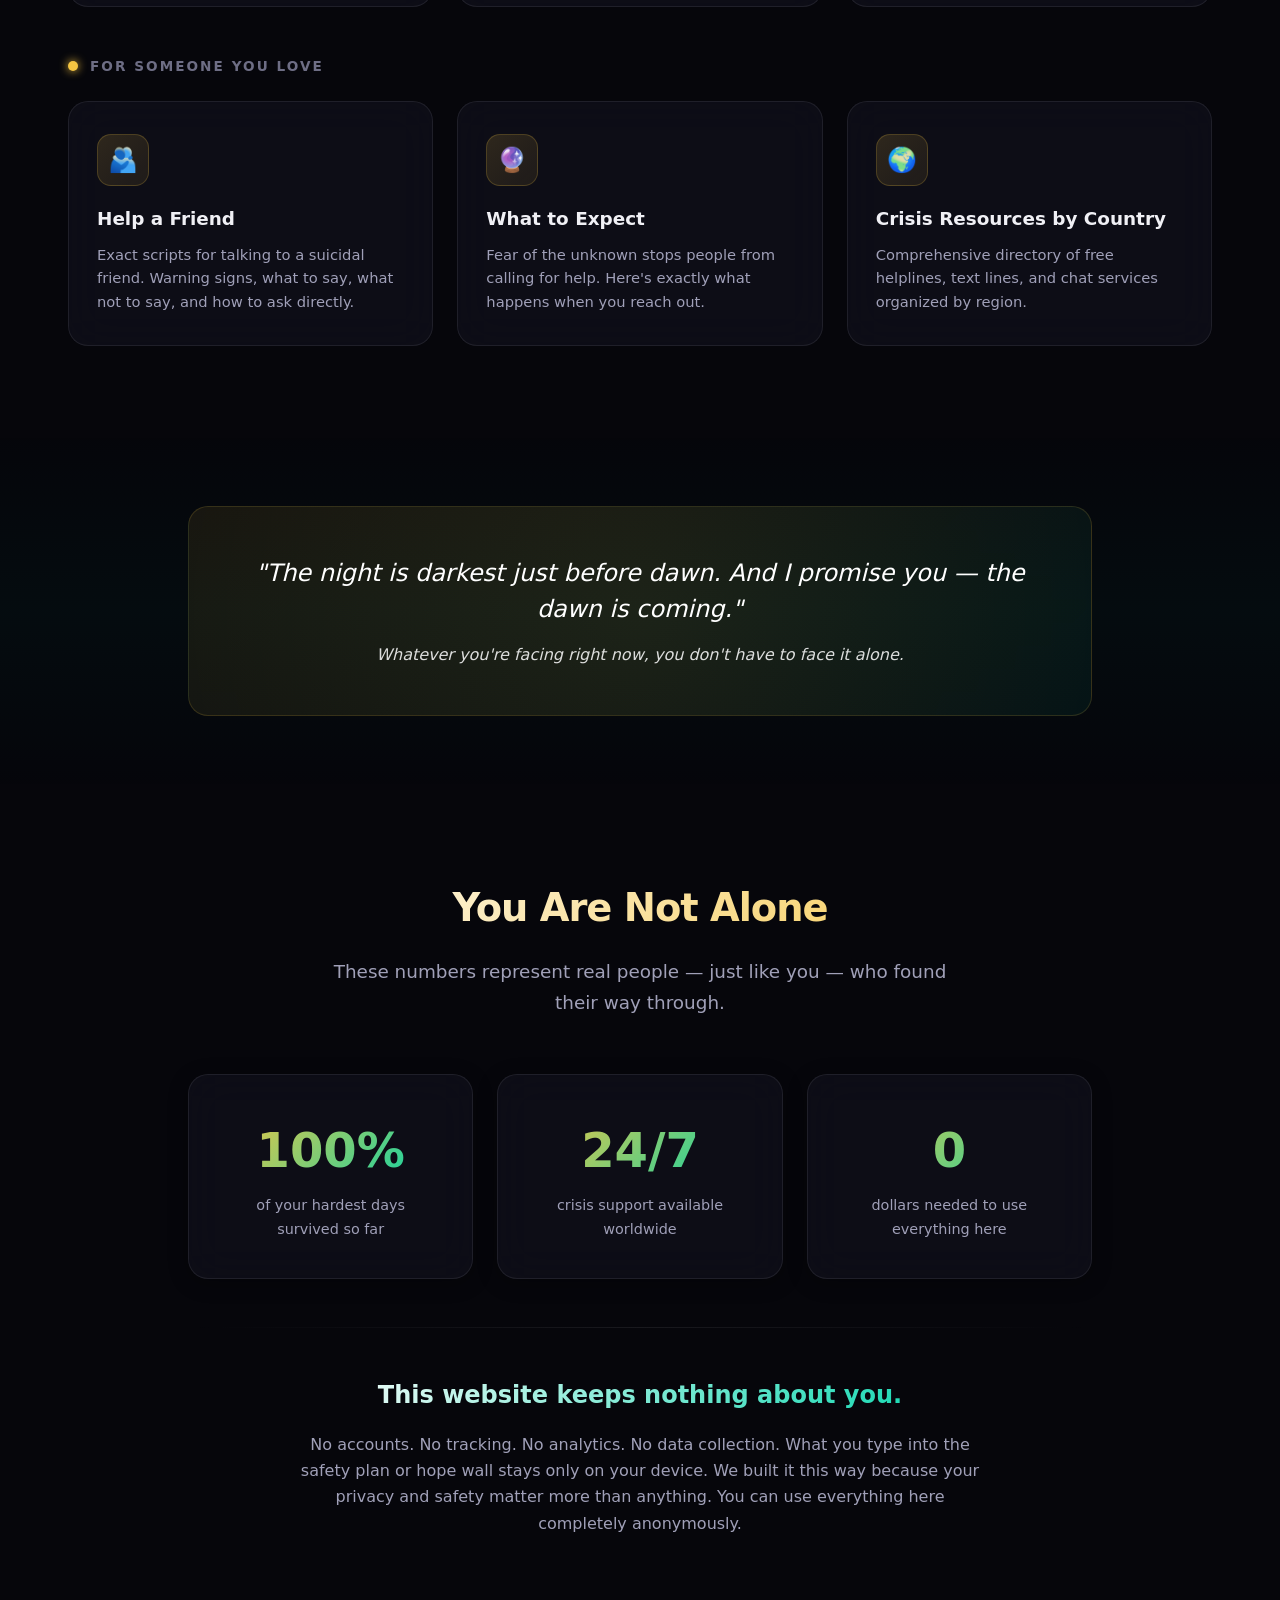
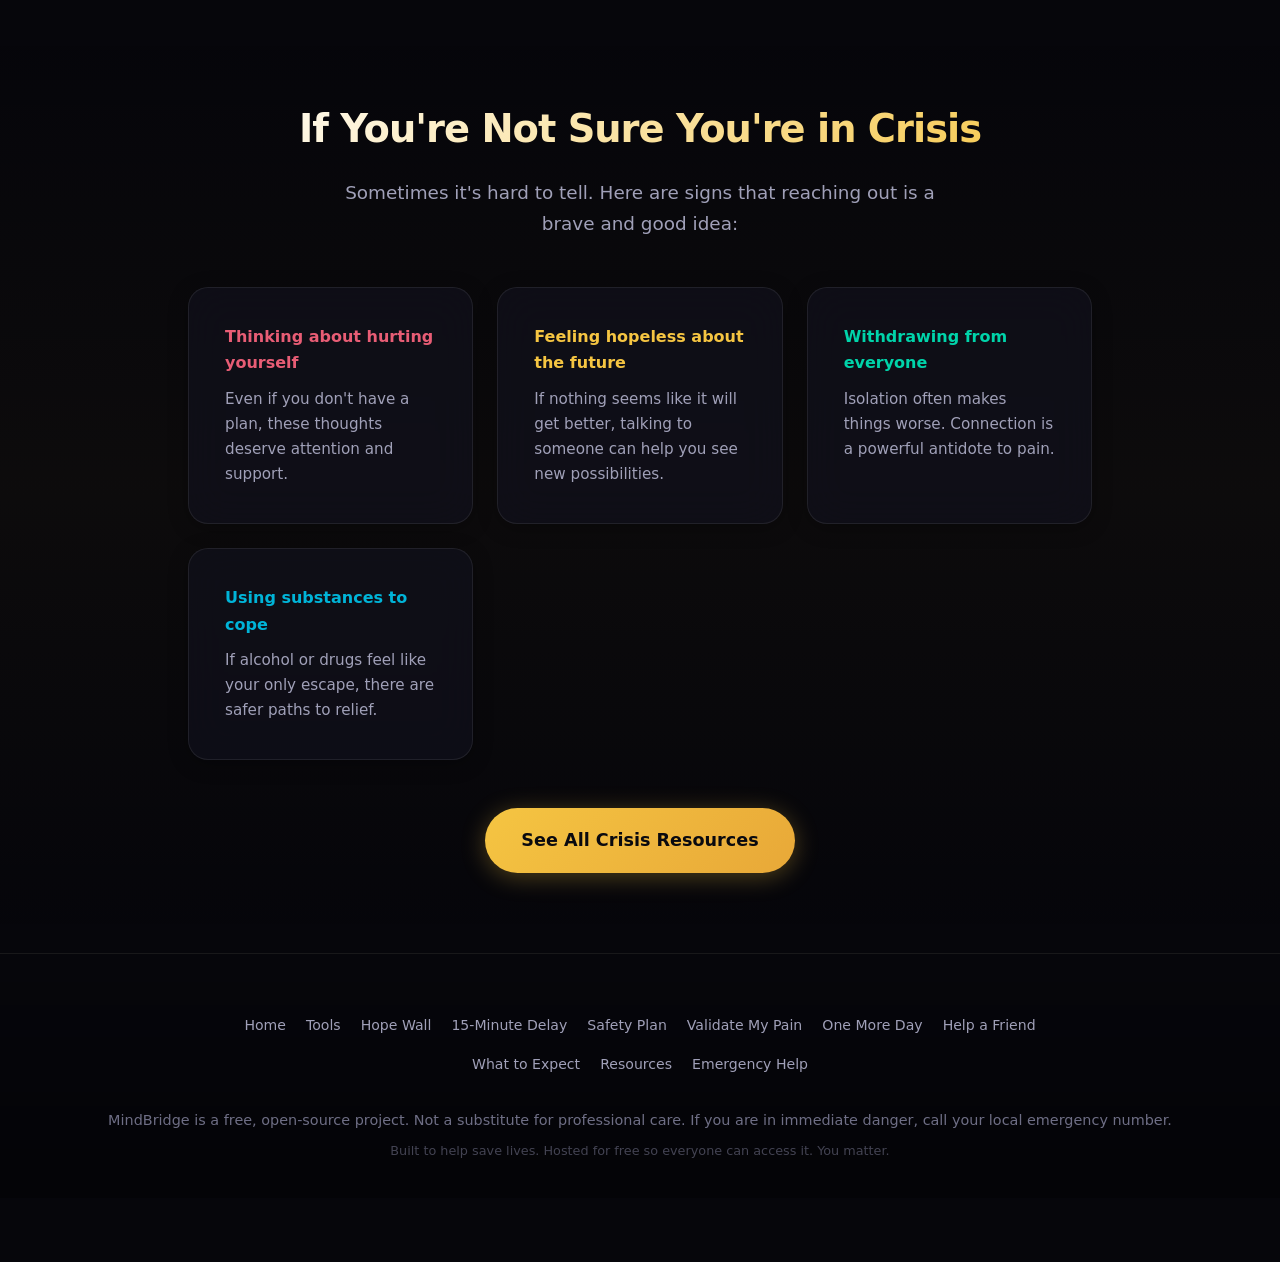
==== commit de1e09d3: "Add cache-busting v=2 to app.js and style.css to force fresh load" ====
--- a/index.html
+++ b/index.html
@@ -5,7 +5,7 @@
   <meta name="viewport" content="width=device-width, initial-scale=1.0">
   <title>MindBridge — You Are Not Alone</title>
   <meta name="description" content="A futuristic, free mental health sanctuary. Interactive tools, crisis resources, and hope — built to save lives.">
-  <link rel="stylesheet" href="style.css">
+  <link rel="stylesheet" href="style.css?v=2">
   <link rel="manifest" href="manifest.json">
   <meta name="theme-color" content="#0c0c14" id="themeColorMeta">
 </head>
@@ -384,7 +384,7 @@
     <button class="a11y-btn" data-motion title="Toggle animations">✕</button>
   </div>
 
-  <script src="app.js"></script>
+  <script src="app.js?v=2"></script>
   <script>
     if ('serviceWorker' in navigator) {
       navigator.serviceWorker.register('sw.js').catch(() => {});
